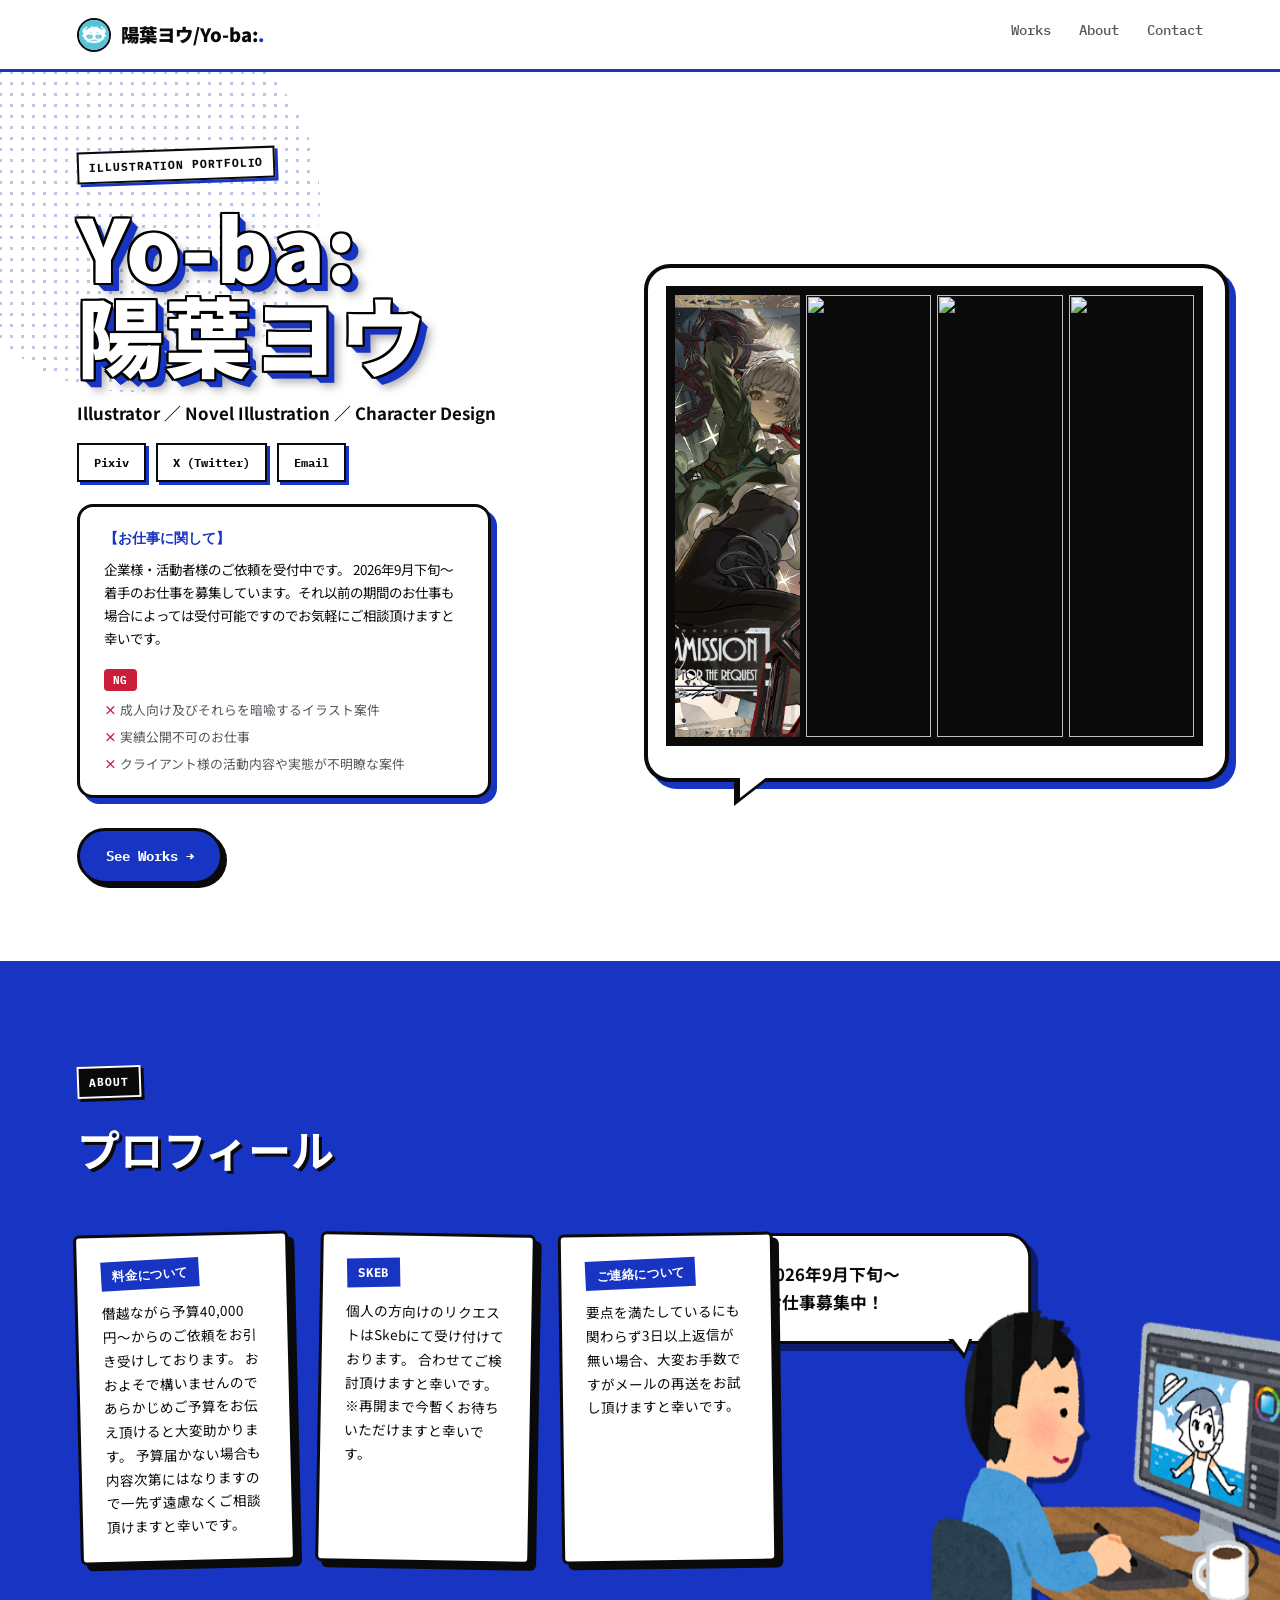
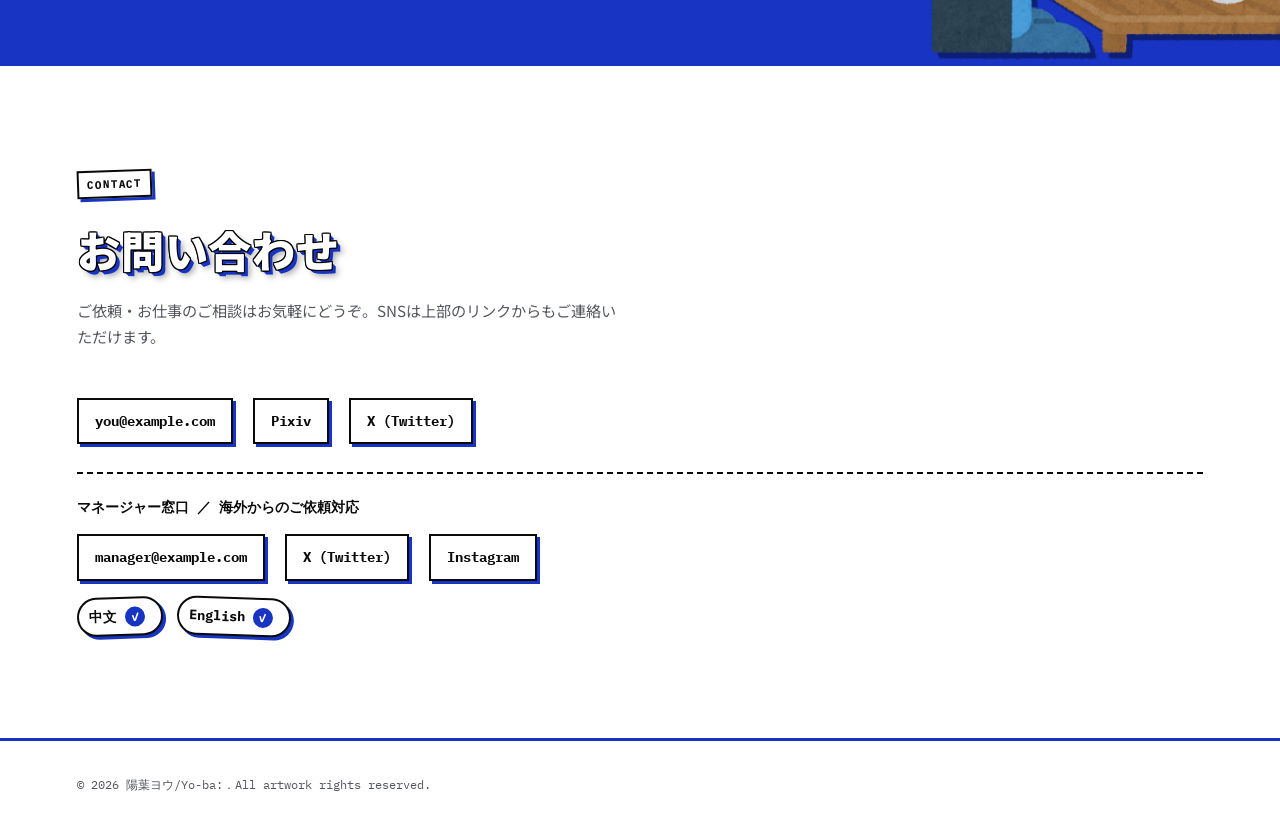
==== index.html @ d409e1a9 "Update index.html" ====
<!DOCTYPE html>
<html lang="ja">
<head>
<meta charset="UTF-8">
<meta name="viewport" content="width=device-width, initial-scale=1.0">
<title>陽葉ヨウ/Yo-ba:｜Illustration Portfolio</title>
<link rel="preconnect" href="https://fonts.googleapis.com">
<link rel="preconnect" href="https://fonts.gstatic.com" crossorigin>
<link href="https://fonts.googleapis.com/css2?family=Noto+Sans+JP:wght@400;500;700;900&family=IBM+Plex+Mono:wght@400;500;700&display=swap" rel="stylesheet">
<link rel="stylesheet" href="style.css">
</head>
<body>

  <header class="nav">
    <a href="#top" class="nav__logo">
      <!-- 請將您的個人 LOGO 圖片放到 assets/logo.png（建議正方形、透明背景） -->
      <img src="assets/logo.png" alt="" class="nav__logo-img">
      <span class="nav__logo-text">陽葉ヨウ/Yo-ba:<span class="nav__logo-dot">.</span></span>
    </a>
    <nav class="nav__links" aria-label="メインナビゲーション">
      <a href="works.html">Works</a>
      <a href="#about" data-nav>About</a>
      <a href="#contact" data-nav>Contact</a>
    </nav>
  </header>

  <main>
    <!-- Hero -->
    <section class="hero" id="top">
      <div class="halftone hero__halftone" aria-hidden="true"></div>

      <div class="hero__text">
        <p class="hero__eyebrow">
          <span class="sticker">ILLUSTRATION PORTFOLIO</span>
        </p>
        <h1 class="hero__name name-title">Yo-ba:<br>陽葉ヨウ</h1>
        <p class="hero__role">Illustrator ／ Novel Illustration ／ Character Design</p>

        <div class="hero__social" aria-label="SNSリンク">
          <a href="https://www.pixiv.net/" class="hero__social-item" target="_blank" rel="noopener">Pixiv</a>
          <a href="https://x.com/" class="hero__social-item" target="_blank" rel="noopener">X (Twitter)</a>
          <a href="mailto:you@example.com" class="hero__social-item">Email</a>
          <!-- Skebなど追加のSNSリンクはここに同じ形式で追加してください -->
        </div>

        <div class="hero__jobs">
          <p class="hero__jobs-heading">【お仕事に関して】</p>
          <p class="hero__jobs-text">
            企業様・活動者様のご依頼を受付中です。
            2026年9月下旬〜着手のお仕事を募集しています。それ以前の期間のお仕事も場合によっては受付可能ですのでお気軽にご相談頂けますと幸いです。
          </p>
          <span class="hero__jobs-ng-tag">NG</span>
          <ul class="hero__jobs-ng">
            <li>成人向け及びそれらを暗喩するイラスト案件</li>
            <li>実績公開不可のお仕事</li>
            <li>クライアント様の活動内容や実態が不明瞭な案件</li>
          </ul>
        </div>

        <a href="works.html" class="hero__cta">See Works →</a>
      </div>

      <div class="hero__visual">
        <div class="speech-bg" aria-hidden="true"></div>
        <div class="hero__strip" aria-hidden="true">
          <div class="hero__panel"><img id="heroCard1" src="works/01.jpg" alt=""></div>
          <div class="hero__panel"><img id="heroCard2" src="works/02.jpg" alt=""></div>
          <div class="hero__panel"><img id="heroCard3" src="works/03.jpg" alt=""></div>
          <div class="hero__panel"><img id="heroCard4" src="works/04.jpg" alt=""></div>
        </div>
      </div>
    </section>

    <!-- About -->
    <section class="section section--navy" id="about">
      <div class="halftone halftone--onink" aria-hidden="true"></div>
      <header class="section__head">
        <p class="section__label"><span class="sticker sticker--onink">ABOUT</span></p>
        <h2 class="section__title">プロフィール</h2>
      </header>
      <div class="about__notice">
        <div class="about__notice-panel about__notice-panel--1">
          <p class="about__notice-heading">料金について</p>
          <p>
            僭越ながら予算40,000円〜からのご依頼をお引き受けしております。
            おおよそで構いませんのであらかじめご予算をお伝え頂けると大変助かります。
            予算届かない場合も内容次第にはなりますので一先ず遠慮なくご相談頂けますと幸いです。
          </p>
        </div>
        <div class="about__notice-panel about__notice-panel--2">
          <p class="about__notice-heading">SKEB</p>
          <p>
            個人の方向けのリクエストはSkebにて受け付けております。
            合わせてご検討頂けますと幸いです。
            ※再開まで今暫くお待ちいただけますと幸いです。
          </p>
        </div>
        <div class="about__notice-panel about__notice-panel--3">
          <p class="about__notice-heading">ご連絡について</p>
          <p>
            要点を満たしているにも関わらず3日以上返信が無い場合、大変お手数ですがメールの再送をお試し頂けますと幸いです。
          </p>
        </div>
      </div>

      <div class="about__cameo" aria-hidden="true">
        <div class="about__cameo-bubble">
          <!-- 這裡放您目前的接案狀態，方便定期更新 -->
          <p>2026年9月下旬〜<br>お仕事募集中！</p>
        </div>
        <!-- 請將您的半身去背角色圖放到 assets/profile-character.png（建議透明背景 PNG，半身構圖） -->
        <img src="assets/profile-character.png" alt="" class="about__cameo-img">
      </div>
    </section>

    <!-- Contact -->
    <section class="section" id="contact">
      <header class="section__head">
        <p class="section__label"><span class="sticker sticker--sm">CONTACT</span></p>
        <h2 class="section__title name-title-sm">お問い合わせ</h2>
        <p class="section__desc">ご依頼・お仕事のご相談はお気軽にどうぞ。SNSは上部のリンクからもご連絡いただけます。</p>
      </header>
      <div class="contact">
        <a href="mailto:you@example.com" class="contact__item">you@example.com</a>
        <a href="https://www.pixiv.net/" class="contact__item" target="_blank" rel="noopener">Pixiv</a>
        <a href="https://x.com/" class="contact__item" target="_blank" rel="noopener">X (Twitter)</a>
        <!-- Skebなど追加のリンクはここに同じ形式で追加してください -->
      </div>

      <div class="contact__category">
        <p class="contact__category-title">マネージャー窓口 ／ 海外からのご依頼対応</p>
        <!-- 經紀人的信箱與社群連結，請替換成實際資訊，可依相同格式增加 -->
        <div class="contact contact__manager">
          <a href="mailto:manager@example.com" class="contact__item">manager@example.com</a>
          <a href="https://x.com/" class="contact__item" target="_blank" rel="noopener">X (Twitter)</a>
          <a href="https://www.instagram.com/" class="contact__item" target="_blank" rel="noopener">Instagram</a>
        </div>
        <div class="contact__langs">
          <span class="lang-check">中文<span class="lang-check__mark">✓</span></span>
          <span class="lang-check">English<span class="lang-check__mark">✓</span></span>
        </div>
      </div>
    </section>
  </main>

  <footer class="colophon">
    <p>© 2026 陽葉ヨウ/Yo-ba:．All artwork rights reserved.</p>
  </footer>

  <script src="script.js"></script>
</body>
</html>
---- style.css ----
:root {
  --navy: #1734c2;
  --ink: #0a0a0a;
  --white: #ffffff;
  --paper: #ffffff;
  --paper-tint: #eef2fb;
  --ink-muted: #55575e;
  --text-onink: #ffffff;
  --text-onink-muted: #b9bcc4;
  --nav-h: 72px;
  --watermark-size: 76px;
  --watermark-opacity: 0.8;

  --font-display: "Noto Sans JP", sans-serif;
  --font-body: "Noto Sans JP", sans-serif;
  --font-mono: "IBM Plex Mono", monospace;
}

* { box-sizing: border-box; }

html { scroll-behavior: smooth; }

body {
  margin: 0;
  background: var(--paper);
  color: var(--ink);
  font-family: var(--font-body);
  line-height: 1.7;
  overflow-x: hidden;
}

a { color: inherit; }
img {
  max-width: 100%;
  display: block;
  -webkit-user-drag: none;
  user-drag: none;
  -webkit-touch-callout: none;
  user-select: none;
}

/* ---------- 共用：halftone 網點 ---------- */
.halftone {
  position: absolute;
  pointer-events: none;
  background-image: radial-gradient(var(--navy) 1.6px, transparent 1.7px);
  background-size: 11px 11px;
  opacity: 0.28;
}

.halftone--onink {
  background-image: radial-gradient(var(--white) 1.6px, transparent 1.7px);
  opacity: 0.08;
}

/* ---------- 共用：貼紙標籤 ---------- */
.sticker {
  display: inline-block;
  font-family: var(--font-mono);
  font-weight: 700;
  font-size: 0.72rem;
  letter-spacing: 0.08em;
  color: var(--ink);
  background: var(--white);
  border: 2px solid var(--ink);
  padding: 4px 10px;
  transform: rotate(-2deg);
  box-shadow: 3px 3px 0 var(--navy);
}

.sticker--sm { font-size: 0.68rem; padding: 3px 8px; }

.sticker--onink {
  background: var(--ink);
  color: var(--white);
  border-color: var(--white);
  box-shadow: 3px 3px 0 var(--navy);
}

/* ---------- 名字標題：立體堆疊風格 ---------- */
.name-title {
  font-family: var(--font-display);
  font-weight: 900;
  letter-spacing: 0.02em;
  color: #ffffff;
  text-shadow:
    /* 黑色描邊 */
    -2px -2px 0 #000000, 2px -2px 0 #000000, -2px 2px 0 #000000, 2px 2px 0 #000000,
    -2px 0px 0 #000000, 2px 0px 0 #000000, 0px -2px 0 #000000, 0px 2px 0 #000000,
    /* 藍色立體堆疊 */
    1px 1px 0 #1734c2, 2px 2px 0 #1734c2, 3px 3px 0 #1734c2, 4px 4px 0 #1734c2,
    5px 5px 0 #1734c2, 6px 6px 0 #1734c2, 7px 7px 0 #1734c2, 8px 8px 0 #1734c2,
    /* 落地柔和陰影 */
    11px 11px 10px rgba(0, 0, 0, 0.35);
}

/* 章節標題用：同一風格，依字級縮小描邊與堆疊深度 */
.name-title-sm {
  font-family: var(--font-display);
  font-weight: 900;
  letter-spacing: 0.02em;
  color: #ffffff;
  text-shadow:
    -1px -1px 0 #000000, 1px -1px 0 #000000, -1px 1px 0 #000000, 1px 1px 0 #000000,
    -1px 0px 0 #000000, 1px 0px 0 #000000, 0px -1px 0 #000000, 0px 1px 0 #000000,
    1px 1px 0 #1734c2, 2px 2px 0 #1734c2, 3px 3px 0 #1734c2, 4px 4px 0 #1734c2,
    6px 6px 6px rgba(0, 0, 0, 0.35);
}

/* ---------- 進場動畫 ---------- */
@keyframes riseIn {
  from { opacity: 0; transform: translateY(22px); }
  to { opacity: 1; transform: translateY(0); }
}

@keyframes popIn {
  from { opacity: 0; transform: scale(0.85); }
  to { opacity: 1; transform: scale(1); }
}

/* ---------- 頂部導覽 ---------- */
.nav {
  position: sticky;
  top: 0;
  z-index: 100;
  display: flex;
  align-items: center;
  justify-content: space-between;
  height: var(--nav-h);
  padding: 0 6vw;
  background: rgba(255, 255, 255, 0.9);
  backdrop-filter: blur(8px);
  border-bottom: 3px solid var(--navy);
}

.nav__logo {
  display: flex;
  align-items: center;
  gap: 10px;
  font-family: var(--font-display);
  font-weight: 900;
  font-size: 1.15rem;
  color: var(--ink);
  text-decoration: none;
}

.nav__logo-img {
  width: 34px;
  height: 34px;
  object-fit: cover;
  border-radius: 50%;
  border: 2px solid var(--ink);
  background: var(--white);
}

.nav__logo-img:not([src]),
.nav__logo-img[src=""] { display: none; }

.nav__logo-text { display: inline-flex; align-items: baseline; }

.nav__logo-dot { color: var(--navy); }

.nav__links { display: flex; gap: 28px; }

.nav__links a {
  font-family: var(--font-mono);
  font-weight: 500;
  font-size: 0.85rem;
  text-decoration: none;
  color: var(--ink-muted);
  padding-bottom: 4px;
  border-bottom: 3px solid transparent;
  transition: color 0.2s ease, border-color 0.2s ease;
}

.nav__links a:hover,
.nav__links a.is-active {
  color: var(--ink);
  border-color: var(--navy);
}

/* ---------- Hero ---------- */
.hero {
  position: relative;
  min-height: calc(100vh - var(--nav-h));
  display: grid;
  grid-template-columns: 1fr 1fr;
  align-items: center;
  gap: 4vw;
  padding: 6vw;
  border-bottom: 3px solid var(--navy);
  overflow: hidden;
}

.hero__halftone {
  width: 380px;
  height: 380px;
  top: -60px;
  left: -60px;
  border-radius: 50%;
}

.hero__text { position: relative; z-index: 2; }

.hero__eyebrow { margin: 0 0 22px; animation: riseIn 0.6s ease both; }

.hero__name {
  font-size: clamp(3rem, 7vw, 5.4rem);
  line-height: 1.02;
  margin: 0 0 20px;
  animation: riseIn 0.6s ease 0.08s both;
}

.hero__role {
  font-size: 1.05rem;
  font-weight: 700;
  color: var(--ink);
  margin: 0 0 16px;
  animation: riseIn 0.6s ease 0.16s both;
}

.hero__social {
  display: flex;
  flex-wrap: wrap;
  gap: 10px;
  margin: 0 0 22px;
  animation: riseIn 0.6s ease 0.22s both;
}

.hero__social-item {
  font-family: var(--font-mono);
  font-weight: 700;
  font-size: 0.78rem;
  text-decoration: none;
  color: var(--ink);
  background: var(--white);
  border: 2px solid var(--ink);
  padding: 7px 15px;
  box-shadow: 3px 3px 0 var(--navy);
  transition: transform 0.15s ease, box-shadow 0.15s ease, background 0.15s ease, color 0.15s ease;
}

.hero__social-item:hover {
  transform: translate(-2px, -2px);
  box-shadow: 5px 5px 0 var(--navy);
  background: var(--navy);
  color: var(--white);
}

.hero__note {
  max-width: 40ch;
  font-size: 0.92rem;
  color: var(--ink-muted);
  margin: 0 0 34px;
  animation: riseIn 0.6s ease 0.3s both;
}

.hero__jobs {
  max-width: 46ch;
  background: var(--white);
  border: 3px solid var(--ink);
  border-radius: 16px;
  padding: 20px 24px;
  box-shadow: 6px 6px 0 var(--navy);
  margin: 0 0 30px;
  animation: riseIn 0.6s ease 0.34s both;
}

.hero__jobs-heading {
  font-family: var(--font-mono);
  font-weight: 700;
  font-size: 0.85rem;
  color: var(--navy);
  margin: 0 0 8px;
}

.hero__jobs-text {
  font-size: 0.84rem;
  line-height: 1.7;
  color: var(--ink);
  margin: 0 0 14px;
}

.hero__jobs-ng-tag {
  display: inline-block;
  font-family: var(--font-mono);
  font-weight: 900;
  font-size: 0.68rem;
  letter-spacing: 0.05em;
  color: var(--white);
  background: #c81e3a;
  padding: 2px 9px;
  border-radius: 4px;
  margin: 0 0 8px;
}

.hero__jobs-ng {
  list-style: none;
  margin: 0;
  padding: 0;
  display: flex;
  flex-direction: column;
  gap: 5px;
}

.hero__jobs-ng li {
  font-size: 0.8rem;
  color: var(--ink-muted);
  padding-left: 1.1em;
  text-indent: -1.1em;
}

.hero__jobs-ng li::before {
  content: "× ";
  color: #c81e3a;
  font-weight: 700;
}

.hero__cta {
  position: relative;
  display: inline-block;
  font-family: var(--font-mono);
  font-weight: 700;
  font-size: 0.9rem;
  color: var(--white);
  text-decoration: none;
  background: var(--navy);
  border: 3px solid var(--ink);
  border-radius: 999px;
  padding: 13px 26px;
  box-shadow: 4px 4px 0 var(--ink);
  transition: transform 0.15s ease, box-shadow 0.15s ease, background 0.15s ease;
  animation: riseIn 0.6s ease 0.38s both;
}

.hero__cta:hover {
  transform: translate(-2px, -2px);
  box-shadow: 6px 6px 0 var(--ink);
  background: var(--ink);
  color: var(--white);
}

.hero__cta:active {
  transform: translate(1px, 1px);
  box-shadow: 2px 2px 0 var(--ink);
}

/* 主視覺 */
.hero__visual {
  position: relative;
  height: 460px;
}

/* 漫畫對話框造型的裝飾背景：乾淨的圓角方框＋尾巴，尺寸固定放大於幻燈片本身，確保不會被裁切露餡 */
.speech-bg {
  position: absolute;
  inset: -22px -26px -36px -22px;
  z-index: 0;
  background: var(--white);
  border: 4px solid var(--ink);
  border-radius: 26px;
  box-shadow: 7px 7px 0 var(--navy);
}

.speech-bg::before,
.speech-bg::after {
  content: "";
  position: absolute;
  bottom: -28px;
  left: 15%;
  border-style: solid;
}

.speech-bg::before {
  border-width: 28px 36px 0 0;
  border-color: var(--ink) transparent transparent transparent;
}

.speech-bg::after {
  bottom: -20px;
  left: calc(15% + 6px);
  border-width: 22px 28px 0 0;
  border-color: var(--white) transparent transparent transparent;
}

.hero__strip {
  position: relative;
  z-index: 1;
  height: 100%;
  display: flex;
  gap: 6px;
  background: var(--ink);
  padding: 6px;
  border: 3px solid var(--ink);
}

.hero__panel {
  position: relative;
  flex: 1;
  overflow: hidden;
  background: var(--ink);
}

.hero__panel img {
  width: 100%;
  height: 100%;
  object-fit: cover;
  transition: opacity 0.28s ease;
}

/* ---------- 章節共用 ---------- */
.section {
  position: relative;
  padding: 8vw 6vw;
  border-bottom: 3px solid var(--navy);
  background: var(--paper);
  overflow: hidden;
}

.section--navy {
  background: var(--navy);
  color: var(--text-onink);
  border-bottom: none;
}

.section--navy#about {
  min-height: 620px;
}

.section--navy .section__title { color: var(--white); text-shadow: 3px 3px 0 var(--ink); }
.section--navy .section__desc { color: var(--text-onink-muted); }
.section--navy .sticker--onink { box-shadow: 3px 3px 0 var(--ink); }

.section__head { position: relative; z-index: 2; max-width: 60ch; margin-bottom: 48px; }

.section__label { margin: 0 0 14px; }

.section__title {
  font-size: clamp(1.9rem, 4vw, 2.7rem);
  margin: 0 0 12px;
}

.section__desc { color: var(--ink-muted); margin: 0; font-size: 0.95rem; }

/* ---------- 作品：縱長卡片版面 ---------- */
.filter-bar {
  position: relative;
  z-index: 2;
  display: flex;
  flex-wrap: wrap;
  gap: 10px;
  margin: 0 0 32px;
}

.filter-btn {
  font-family: var(--font-mono);
  font-weight: 700;
  font-size: 0.78rem;
  letter-spacing: 0.05em;
  color: var(--ink);
  background: var(--white);
  border: 2px solid var(--ink);
  padding: 8px 16px;
  cursor: pointer;
  box-shadow: 3px 3px 0 var(--navy);
  transition: transform 0.15s ease, box-shadow 0.15s ease, background 0.15s ease, color 0.15s ease;
}

.filter-btn:hover {
  transform: translate(-2px, -2px);
  box-shadow: 5px 5px 0 var(--navy);
}

.filter-btn.is-active {
  background: var(--navy);
  color: var(--white);
}

.tile.is-hidden { display: none; }

.gallery {
  position: relative;
  z-index: 2;
  column-width: 220px;
  column-gap: 20px;
  transition: opacity 0.2s ease;
}

.gallery.is-switching { opacity: 0; }

.tile {
  margin: 0 0 24px;
  break-inside: avoid;
  position: relative;
  display: inline-block;
  width: 100%;
}

.tile__tag {
  position: absolute;
  top: -2px;
  left: -2px;
  z-index: 3;
  max-width: calc(100% - 20px);
  font-family: var(--font-mono);
  font-weight: 700;
  font-size: 0.7rem;
  line-height: 1.3;
  background: var(--white);
  border: 2px solid var(--ink);
  border-top: none;
  border-left: none;
  padding: 4px 9px;
  white-space: nowrap;
  overflow: hidden;
  text-overflow: ellipsis;
}

.tile__trigger {
  position: relative;
  display: block;
  width: 100%;
  padding: 0;
  border: 3px solid var(--ink);
  cursor: zoom-in;
  background: var(--ink);
  overflow: hidden;
  box-shadow: 5px 5px 0 var(--navy);
  transition: transform 0.18s ease, box-shadow 0.18s ease;
}

.tile__trigger:hover,
.tile__trigger:focus-visible {
  transform: translate(-3px, -3px);
  box-shadow: 8px 8px 0 var(--navy);
}

.tile__trigger img {
  display: block;
  width: 100%;
  height: 100%;
  transition: transform 0.4s ease, filter 0.3s ease;
}

.tile__trigger:hover img,
.tile__trigger:focus-visible img {
  transform: scale(1.07);
}

/* 浮水印（請將您自己的圖片放到 assets/watermark.png） */
.tile__trigger::after {
  content: "";
  position: absolute;
  inset: 0;
  pointer-events: none;
  opacity: var(--watermark-opacity);
  background-image: url("assets/watermark.png");
  background-repeat: no-repeat;
  background-position: bottom 10px right 10px;
  background-size: var(--watermark-size) var(--watermark-size);
}

.tile__overlay {
  position: absolute;
  left: 0;
  right: 0;
  bottom: 0;
  padding: 22px 14px 12px;
  background: linear-gradient(to top, rgba(0, 10, 40, 0.88), transparent);
  color: var(--white);
  display: flex;
  flex-direction: column;
  gap: 2px;
  opacity: 0;
  transform: translateY(10px);
  transition: opacity 0.22s ease, transform 0.22s ease;
  text-align: left;
}

.tile__trigger:hover .tile__overlay,
.tile__trigger:focus-visible .tile__overlay {
  opacity: 1;
  transform: translateY(0);
}

.tile__overlay-title { font-weight: 900; font-size: 1rem; }

.tile__overlay-meta {
  font-family: var(--font-mono);
  font-size: 0.72rem;
  color: var(--text-onink-muted);
}

/* ---------- 關於 ---------- */
/* 三格漫畫切割風：料金／SKEB／聯絡注意事項 */
.about__notice {
  position: relative;
  z-index: 2;
  display: grid;
  grid-template-columns: repeat(3, 1fr);
  gap: 26px;
  width: 62%;
  margin-top: 0;
}

.about__notice-panel {
  background: var(--white);
  border: 3px solid var(--ink);
  border-radius: 6px;
  padding: 22px 24px;
  box-shadow: 6px 6px 0 var(--ink);
  color: var(--ink);
}

.about__notice-panel--1 { transform: rotate(-1.4deg); }
.about__notice-panel--2 { transform: rotate(1deg); }
.about__notice-panel--3 { transform: rotate(-0.8deg); }

.about__notice-heading {
  display: inline-block;
  font-family: var(--font-mono);
  font-weight: 900;
  font-size: 0.78rem;
  letter-spacing: 0.05em;
  color: var(--white);
  background: var(--navy);
  padding: 4px 11px;
  margin: 0 0 12px;
  transform: rotate(-2deg);
}

.about__notice-panel p:not(.about__notice-heading) {
  font-size: 0.85rem;
  line-height: 1.75;
  margin: 0;
}

/* 右側裝飾：半身角色＋對話框，腳底對齊區塊底線，不影響上方原本的文字排版 */
.about__cameo {
  position: absolute;
  left: 88%;
  transform: translateX(-50%);
  bottom: 0;
  z-index: 1;
  pointer-events: none;
}

.about__cameo-bubble {
  position: absolute;
  left: -190px;
  top: -55px;
  background: var(--white);
  border: 3px solid var(--ink);
  border-radius: 24px;
  padding: 24px 30px;
  box-shadow: 7px 7px 0 rgba(0, 0, 0, 0.45);
  width: 300px;
  pointer-events: auto;
}

.about__cameo-bubble p {
  margin: 0;
  color: var(--ink);
  font-size: 1.05rem;
  font-weight: 700;
}

.about__cameo-bubble::before,
.about__cameo-bubble::after {
  content: "";
  position: absolute;
  bottom: -18px;
  border-style: solid;
}

.about__cameo-bubble::before {
  right: 56px;
  border-width: 20px 8px 0 16px;
  border-color: var(--ink) transparent transparent transparent;
}

.about__cameo-bubble::after {
  right: 59px;
  bottom: -12px;
  border-width: 14px 5px 0 11px;
  border-color: var(--white) transparent transparent transparent;
}

.about__cameo-img {
  height: min(42vh, 380px);
  width: auto;
  max-width: 32vw;
  display: block;
  filter: drop-shadow(6px 6px 0 rgba(0, 0, 0, 0.4));
}

.about__cameo-img:not([src]),
.about__cameo-img[src=""] { display: none; }

/* ---------- 聯絡 ---------- */
.contact {
  position: relative;
  z-index: 2;
  display: flex;
  flex-wrap: wrap;
  gap: 16px 20px;
}

.contact__item {
  font-family: var(--font-mono);
  font-weight: 700;
  font-size: 0.9rem;
  text-decoration: none;
  color: var(--ink);
  background: var(--white);
  border: 2px solid var(--ink);
  padding: 9px 16px;
  box-shadow: 3px 3px 0 var(--navy);
  transition: transform 0.15s ease, box-shadow 0.15s ease, background 0.15s ease, color 0.15s ease;
}

.contact__item:hover {
  transform: translate(-2px, -2px);
  box-shadow: 5px 5px 0 var(--navy);
  background: var(--navy);
  color: var(--white);
}

.contact__category {
  width: 100%;
  margin-top: 28px;
  padding-top: 22px;
  border-top: 2px dashed var(--ink);
}

.contact__category-title {
  font-family: var(--font-mono);
  font-weight: 700;
  font-size: 0.88rem;
  margin: 0 0 14px;
}

.contact__manager { margin-bottom: 16px; }

.contact__langs {
  display: flex;
  flex-wrap: wrap;
  gap: 14px;
}

.lang-check {
  display: inline-flex;
  align-items: center;
  gap: 8px;
  font-family: var(--font-mono);
  font-weight: 700;
  font-size: 0.85rem;
  color: var(--ink);
  background: var(--white);
  border: 2px solid var(--ink);
  border-radius: 999px;
  padding: 6px 16px 6px 10px;
  box-shadow: 3px 3px 0 var(--navy);
  transform: rotate(-2deg);
  transition: transform 0.15s ease, box-shadow 0.15s ease;
}

.contact__langs .lang-check:nth-child(2) { transform: rotate(2deg); }

.lang-check:hover {
  transform: translate(-2px, -2px) rotate(0deg);
  box-shadow: 5px 5px 0 var(--navy);
}

.lang-check__mark {
  display: inline-flex;
  align-items: center;
  justify-content: center;
  width: 20px;
  height: 20px;
  border-radius: 50%;
  background: var(--navy);
  color: var(--white);
  font-size: 0.72rem;
  font-weight: 900;
}

/* ---------- 燈箱 ---------- */
.lightbox {
  position: fixed;
  inset: 0;
  z-index: 1000;
  display: none;
  align-items: center;
  justify-content: center;
  background: rgba(10, 10, 10, 0.94);
  padding: 6vw;
}

.lightbox.is-open { display: flex; }

.lightbox__figure {
  max-width: min(900px, 88vw);
  max-height: 90vh;
  margin: 0;
  display: flex;
  flex-direction: column;
  align-items: center;
  gap: 16px;
  animation: popIn 0.25s cubic-bezier(0.2, 0.9, 0.3, 1.3) both;
}

.lightbox__imgwrap {
  position: relative;
  max-height: 78vh;
  overflow: hidden;
  border: 4px solid var(--white);
  box-shadow: 8px 8px 0 var(--navy);
}

.lightbox__img {
  display: block;
  max-width: 100%;
  max-height: 78vh;
  width: auto;
}

/* 浮水印（放大檢視時也會顯示，請將圖片放到 assets/watermark.png） */
.lightbox__imgwrap::after {
  content: "";
  position: absolute;
  inset: 0;
  pointer-events: none;
  opacity: var(--watermark-opacity);
  background-image: url("assets/watermark.png");
  background-repeat: no-repeat;
  background-position: bottom 14px right 14px;
  background-size: calc(var(--watermark-size) * 1.9) calc(var(--watermark-size) * 1.9);
}

.lightbox__figure figcaption { text-align: center; color: var(--white); }

.lightbox__title {
  display: block;
  font-weight: 900;
  font-size: 1.2rem;
  margin-bottom: 4px;
}

.lightbox__meta {
  display: block;
  font-family: var(--font-mono);
  font-size: 0.8rem;
  color: var(--text-onink-muted);
}

.lightbox__close,
.lightbox__nav {
  position: fixed;
  background: var(--white);
  border: 2px solid var(--ink);
  color: var(--ink);
  width: 44px;
  height: 44px;
  border-radius: 50%;
  cursor: pointer;
  font-size: 1rem;
  font-weight: 700;
  box-shadow: 3px 3px 0 var(--navy);
  transition: transform 0.15s ease;
}

.lightbox__close:hover,
.lightbox__nav:hover { transform: translate(-2px, -2px); }

.lightbox__close { top: 24px; right: 24px; }
.lightbox__nav--prev { left: 24px; top: 50%; transform: translateY(-50%); }
.lightbox__nav--next { right: 24px; top: 50%; transform: translateY(-50%); }

/* ---------- 頁尾 ---------- */
.colophon {
  padding: 22px 6vw;
  font-family: var(--font-mono);
  font-size: 0.75rem;
  color: var(--ink-muted);
  background: var(--paper);
}

/* ---------- RWD ---------- */
@media (max-width: 720px) {
  :root {
    --watermark-size: 50px;
  }

  .nav { padding: 0 5vw; }
  .nav__links { gap: 18px; }

  .hero { grid-template-columns: 1fr; padding-top: 8vh; }
  .hero__jobs { max-width: none; }

  .hero__visual { height: 300px; margin-top: 12px; }
  .hero__panel:nth-child(3),
  .hero__panel:nth-child(4) { display: none; }

  .gallery { column-width: 150px; column-gap: 12px; }
  .tile { margin-bottom: 14px; }

  .about__notice {
    grid-template-columns: 1fr;
    width: 100%;
    gap: 20px;
    margin-top: 0;
  }
  .about__notice-panel--1,
  .about__notice-panel--2,
  .about__notice-panel--3 { transform: none; }

  .section--navy#about { min-height: 0; }

  .about__cameo {
    position: static;
    transform: none;
    display: flex;
    flex-direction: column;
    align-items: center;
    gap: 14px;
    margin: 28px 0 0;
    pointer-events: auto;
  }
  .about__cameo-bubble {
    position: static;
    left: auto;
    top: auto;
    width: auto;
    max-width: 260px;
  }
  .about__cameo-bubble::before,
  .about__cameo-bubble::after { display: none; }
  .about__cameo-img { height: auto; width: 55vw; max-width: 220px; }

  .lightbox { padding: 8vw 5vw; }
  .lightbox__figure { max-width: 92vw; max-height: 88vh; }
  .lightbox__imgwrap,
  .lightbox__img { max-height: 62vh; }

  .lightbox__nav { width: 38px; height: 38px; }
}

@media (prefers-reduced-motion: reduce) {
  html { scroll-behavior: auto; }
  .hero__eyebrow, .hero__name, .hero__role, .hero__social, .hero__note, .hero__cta,
  .lightbox__figure {
    animation: none !important;
  }
  .tile__trigger, .tile__trigger img, .hero__cta, .contact__item, .hero__social-item,
  .lang-check, .hero__panel img, .gallery, .filter-btn {
    transition: none;
  }
}
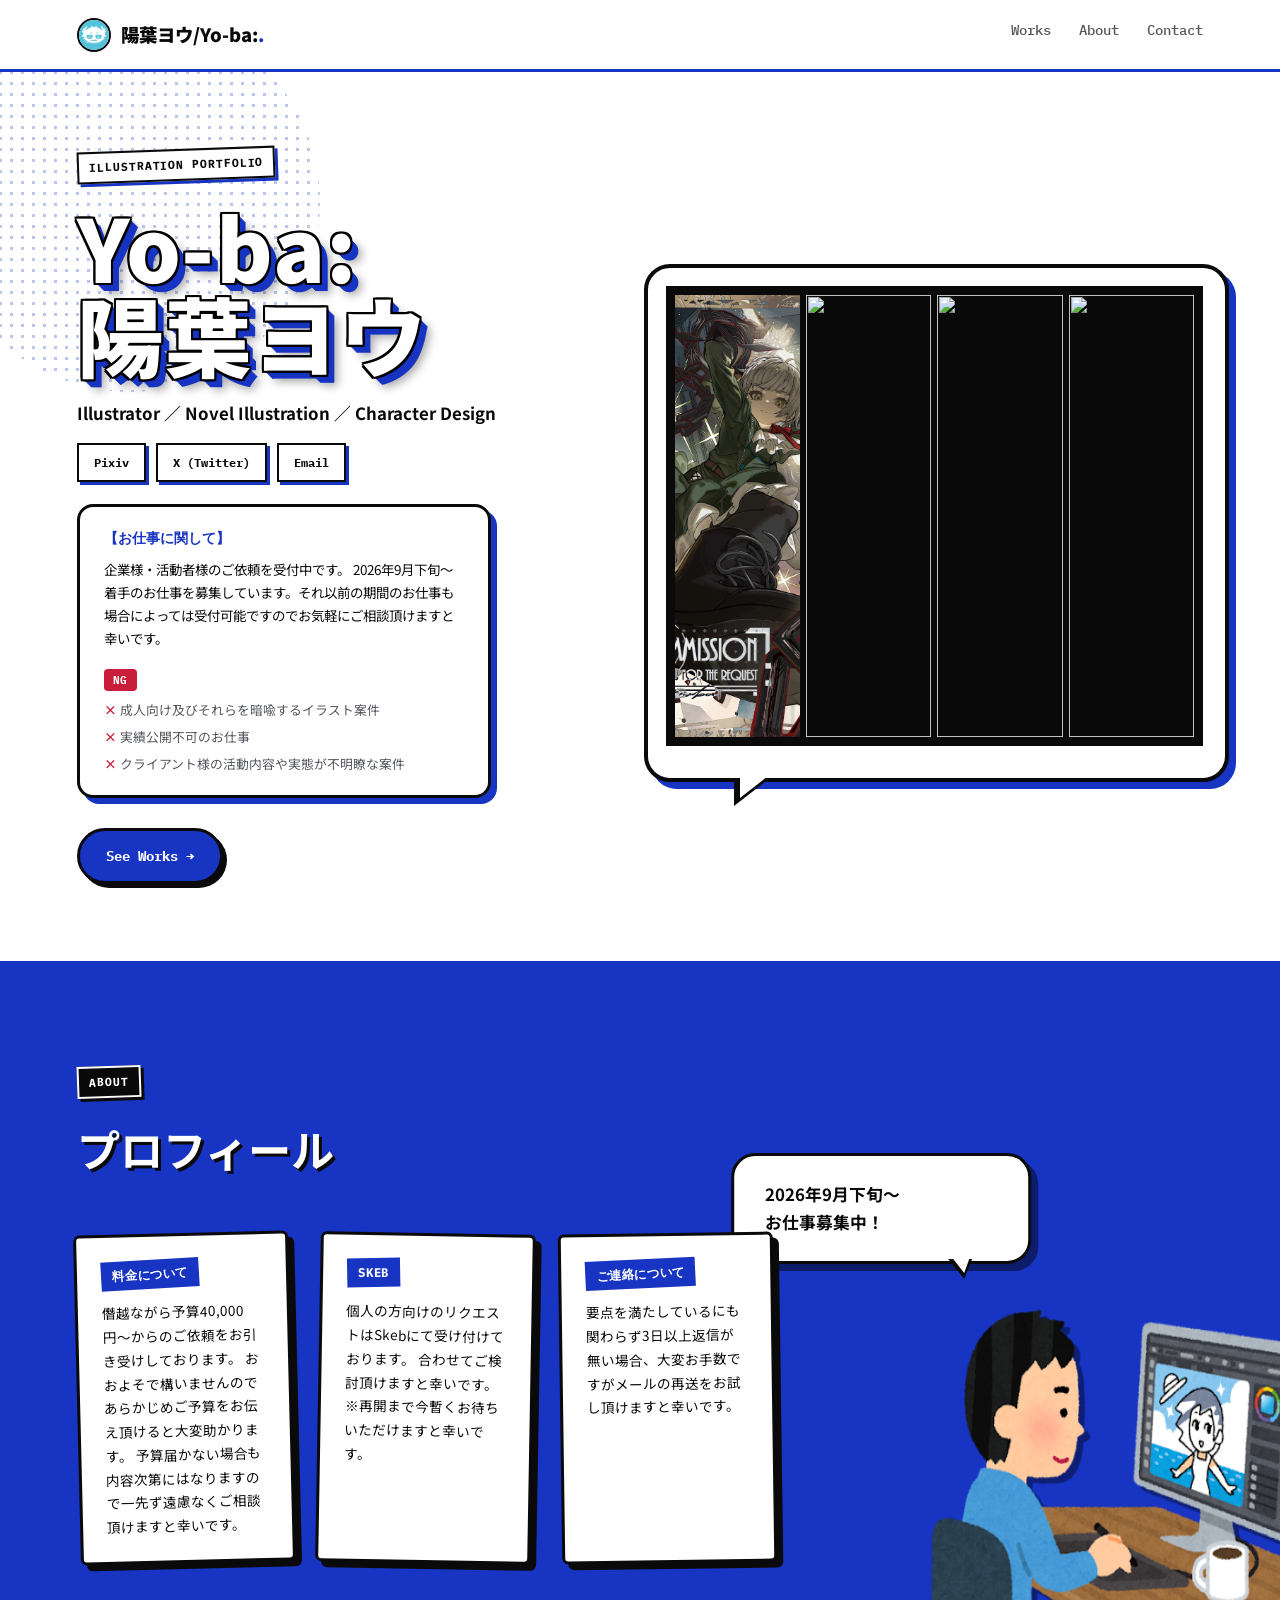
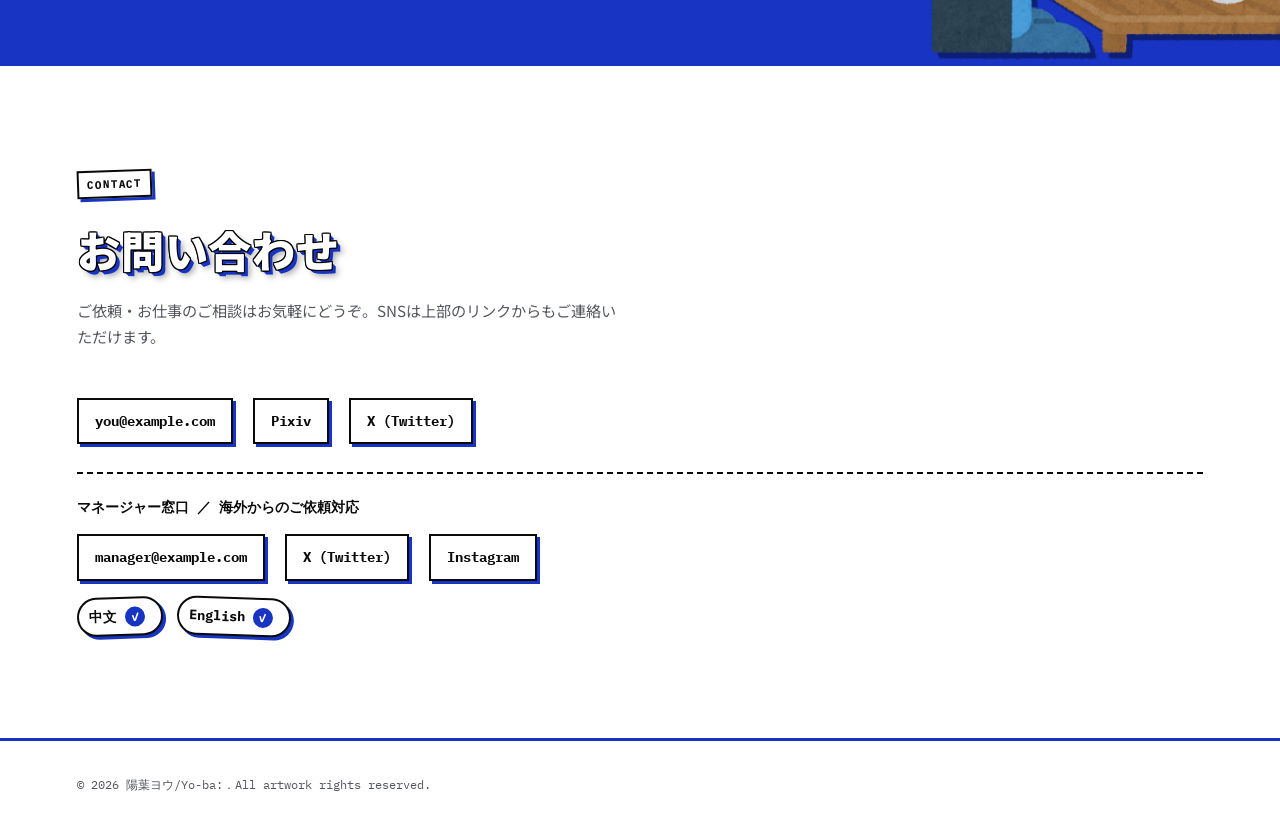
==== commit 7c762c17: "Update index.html" ====
--- a/index.html
+++ b/index.html
@@ -91,8 +91,7 @@
           <p class="about__notice-heading">SKEB</p>
           <p>
             個人の方向けのリクエストはSkebにて受け付けております。
-            合わせてご検討頂けますと幸いです。
-            ※再開まで今暫くお待ちいただけますと幸いです。
+            合わせてご検討頂けますと幸いです。<br>※再開まで今暫くお待ちいただけますと幸いです。
           </p>
         </div>
         <div class="about__notice-panel about__notice-panel--3">
--- a/style.css
+++ b/style.css
@@ -354,7 +354,10 @@
 /* 漫畫對話框造型的裝飾背景：乾淨的圓角方框＋尾巴，尺寸固定放大於幻燈片本身，確保不會被裁切露餡 */
 .speech-bg {
   position: absolute;
-  inset: -22px -26px -36px -22px;
+  top: -22px;
+  right: -26px;
+  bottom: -36px;
+  left: -22px;
   z-index: 0;
   background: var(--white);
   border: 4px solid var(--ink);
@@ -648,7 +651,7 @@
 .about__cameo-bubble {
   position: absolute;
   left: -190px;
-  top: -55px;
+  top: -135px;
   background: var(--white);
   border: 3px solid var(--ink);
   border-radius: 24px;
@@ -899,6 +902,28 @@
   .hero__jobs { max-width: none; }
 
   .hero__visual { height: 300px; margin-top: 12px; }
+
+  .speech-bg {
+    top: -8px;
+    right: -8px;
+    bottom: -12px;
+    left: -8px;
+    border-radius: 16px;
+    border-width: 3px;
+  }
+  .speech-bg::before,
+  .speech-bg::after {
+    bottom: -12px;
+    left: 12%;
+  }
+  .speech-bg::before {
+    border-width: 12px 16px 0 0;
+  }
+  .speech-bg::after {
+    bottom: -8px;
+    left: calc(12% + 5px);
+    border-width: 9px 12px 0 0;
+  }
   .hero__panel:nth-child(3),
   .hero__panel:nth-child(4) { display: none; }
 
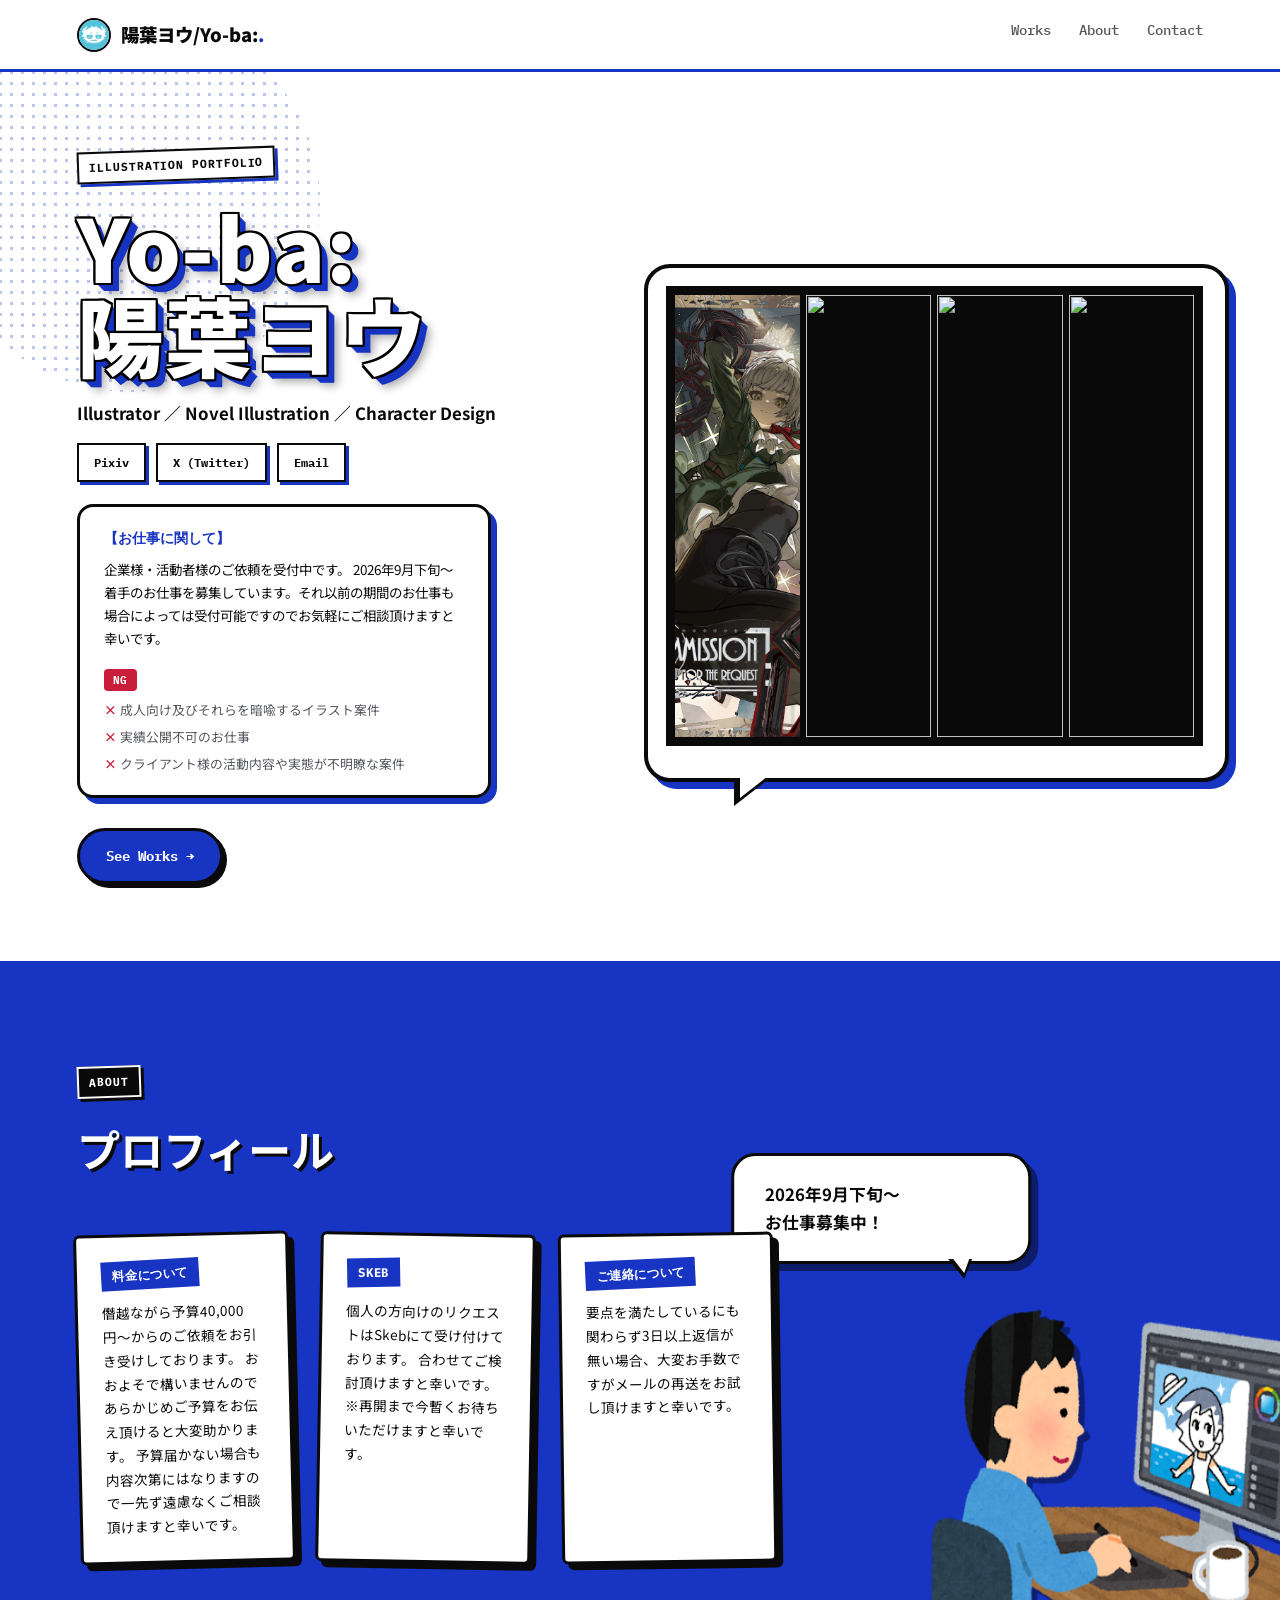
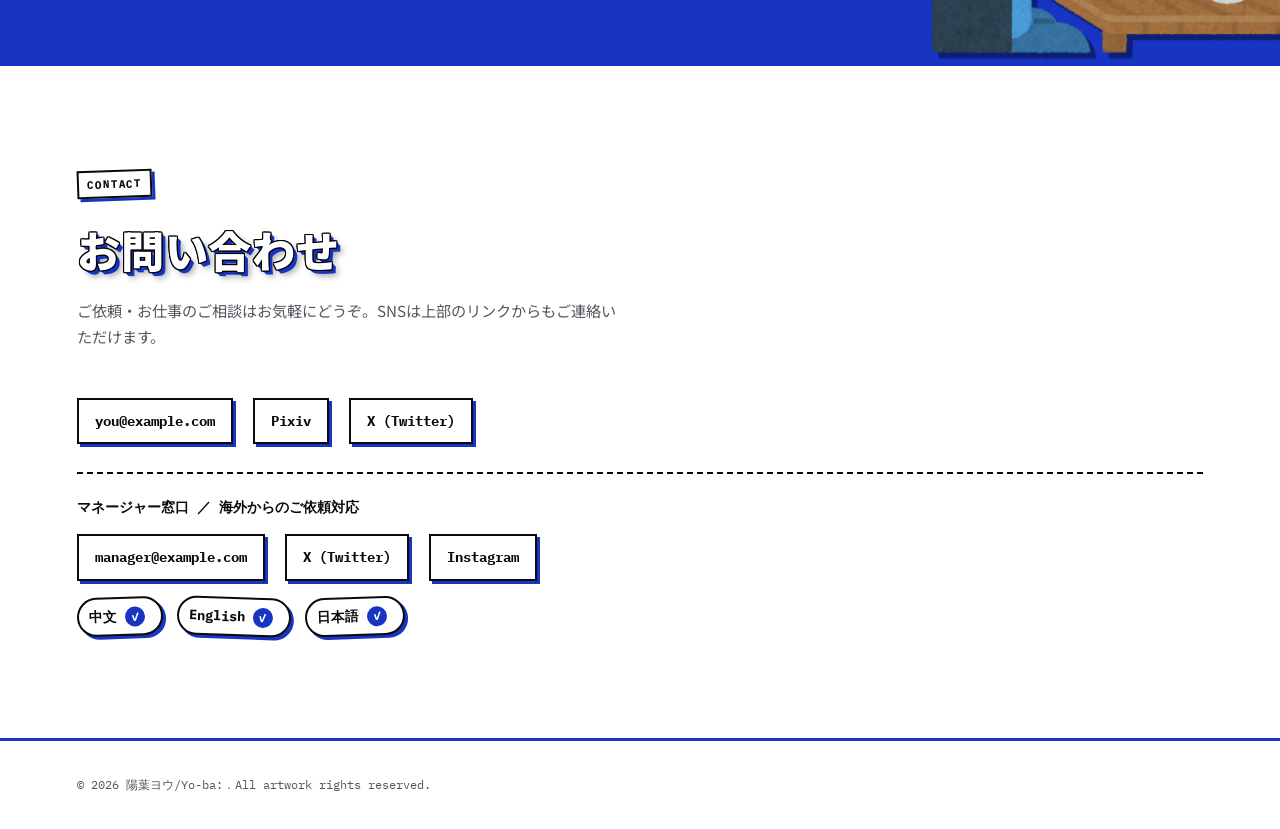
==== commit d7f85058: "Update index.html" ====
--- a/index.html
+++ b/index.html
@@ -137,6 +137,7 @@
         <div class="contact__langs">
           <span class="lang-check">中文<span class="lang-check__mark">✓</span></span>
           <span class="lang-check">English<span class="lang-check__mark">✓</span></span>
+          <span class="lang-check">日本語<span class="lang-check__mark">✓</span></span>
         </div>
       </div>
     </section>
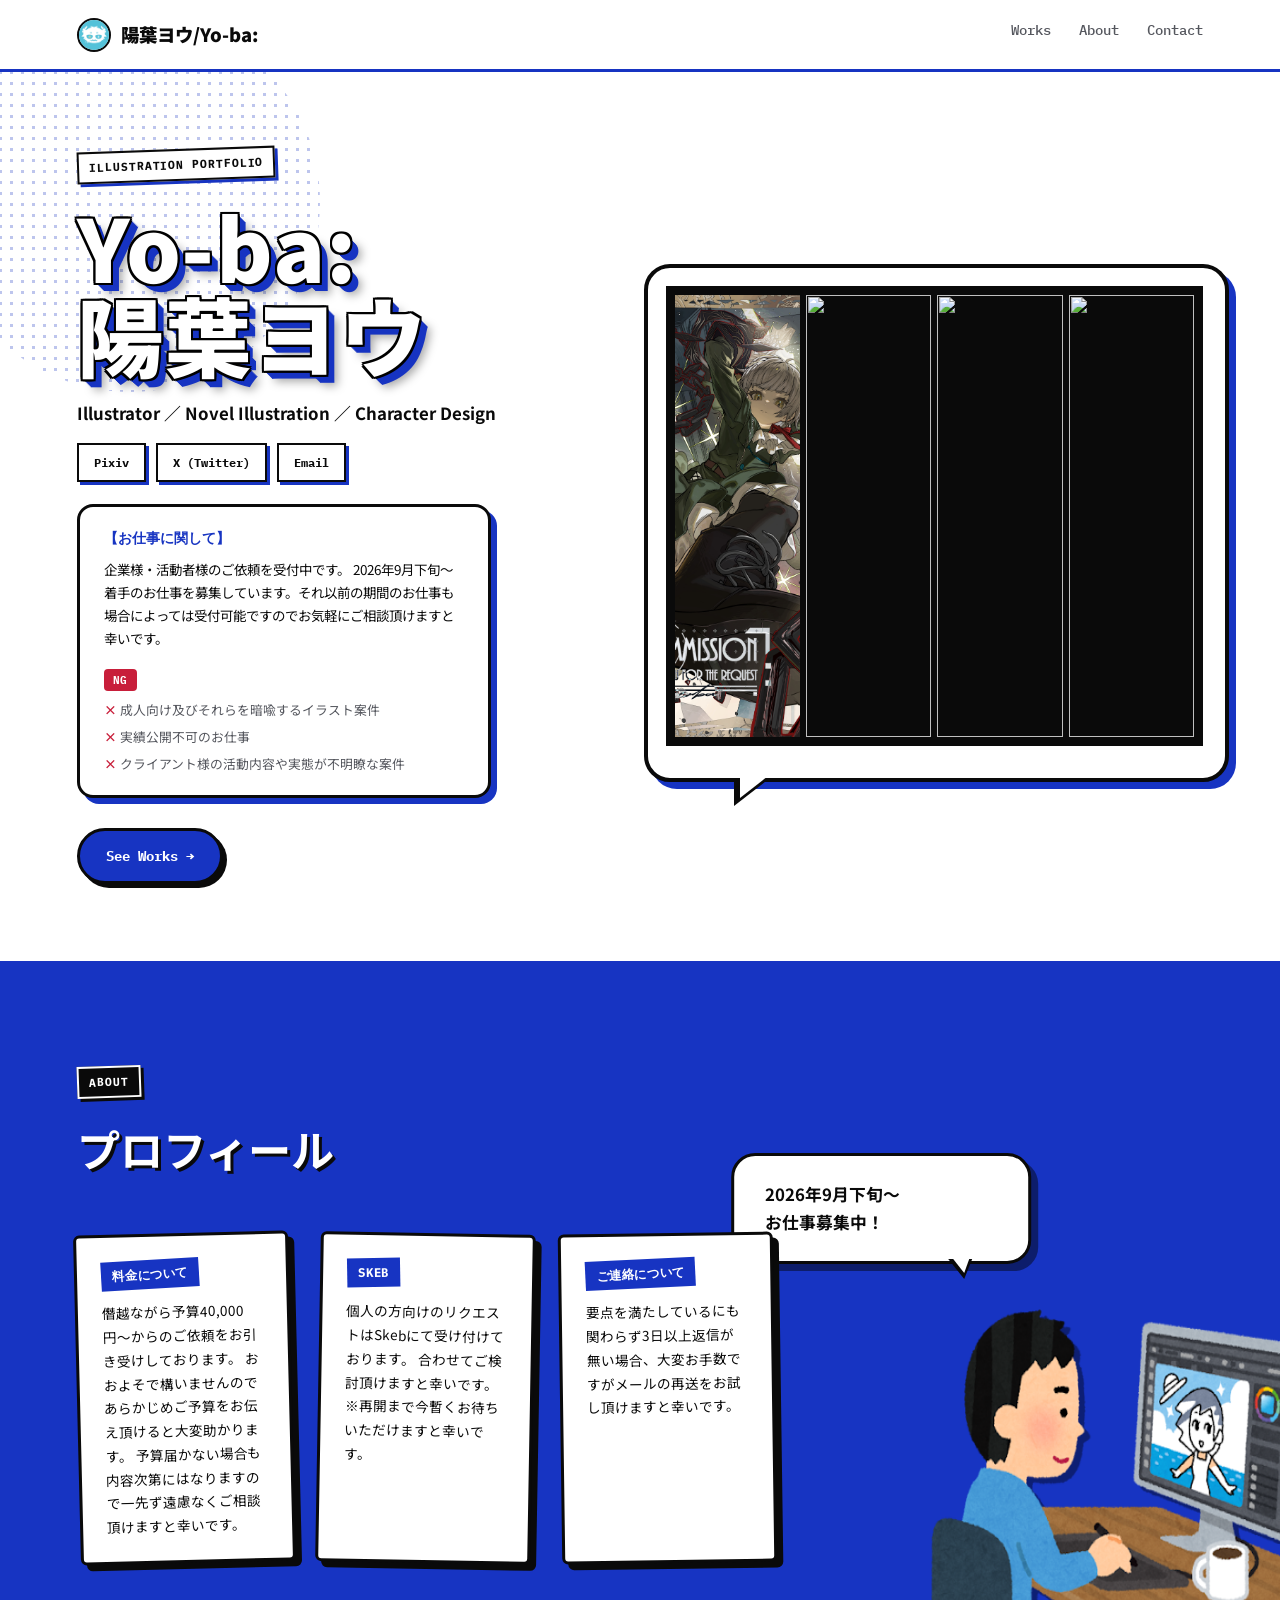
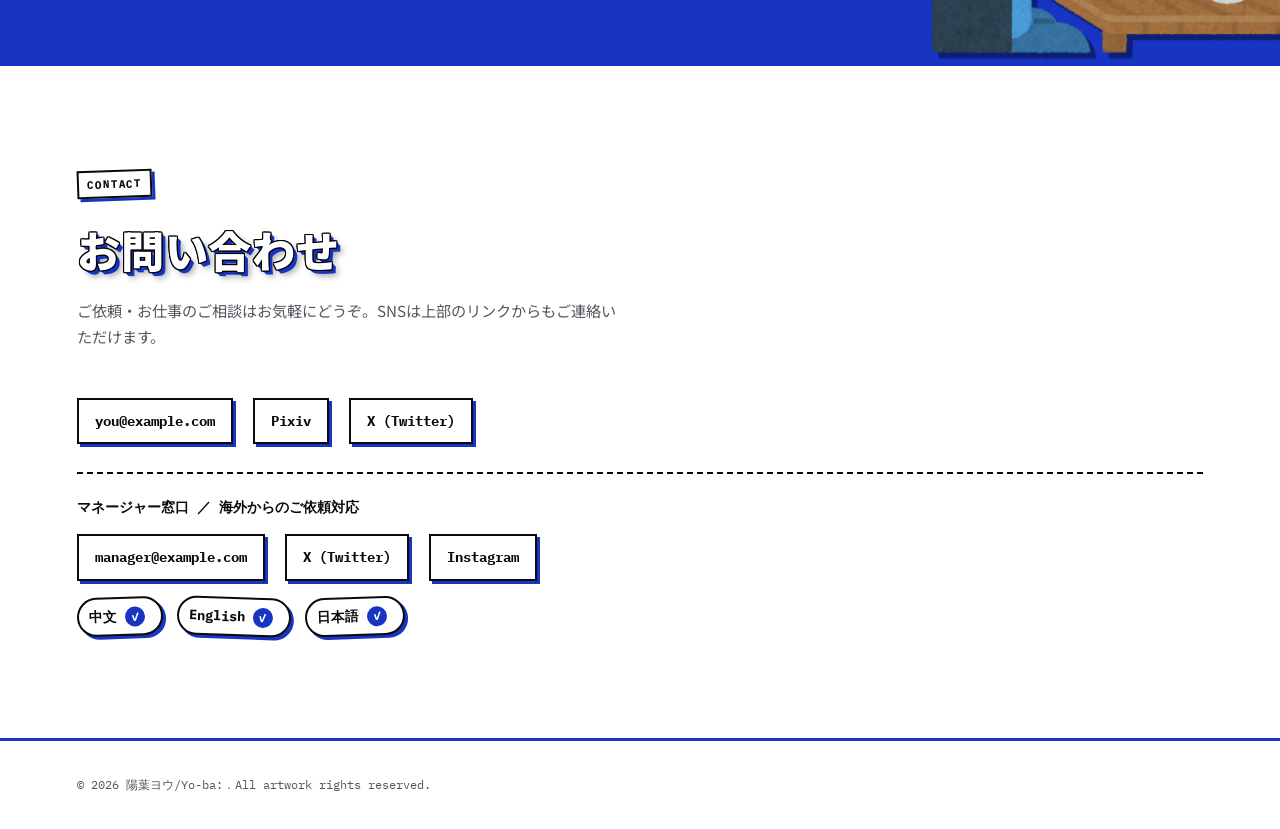
==== commit eb1b3a49: "Update index.html" ====
--- a/index.html
+++ b/index.html
@@ -15,7 +15,7 @@
     <a href="#top" class="nav__logo">
       <!-- 請將您的個人 LOGO 圖片放到 assets/logo.png（建議正方形、透明背景） -->
       <img src="assets/logo.png" alt="" class="nav__logo-img">
-      <span class="nav__logo-text">陽葉ヨウ/Yo-ba:<span class="nav__logo-dot">.</span></span>
+      <span class="nav__logo-text">陽葉ヨウ/Yo-ba:<span class="nav__logo-dot"></span></span>
     </a>
     <nav class="nav__links" aria-label="メインナビゲーション">
       <a href="works.html">Works</a>
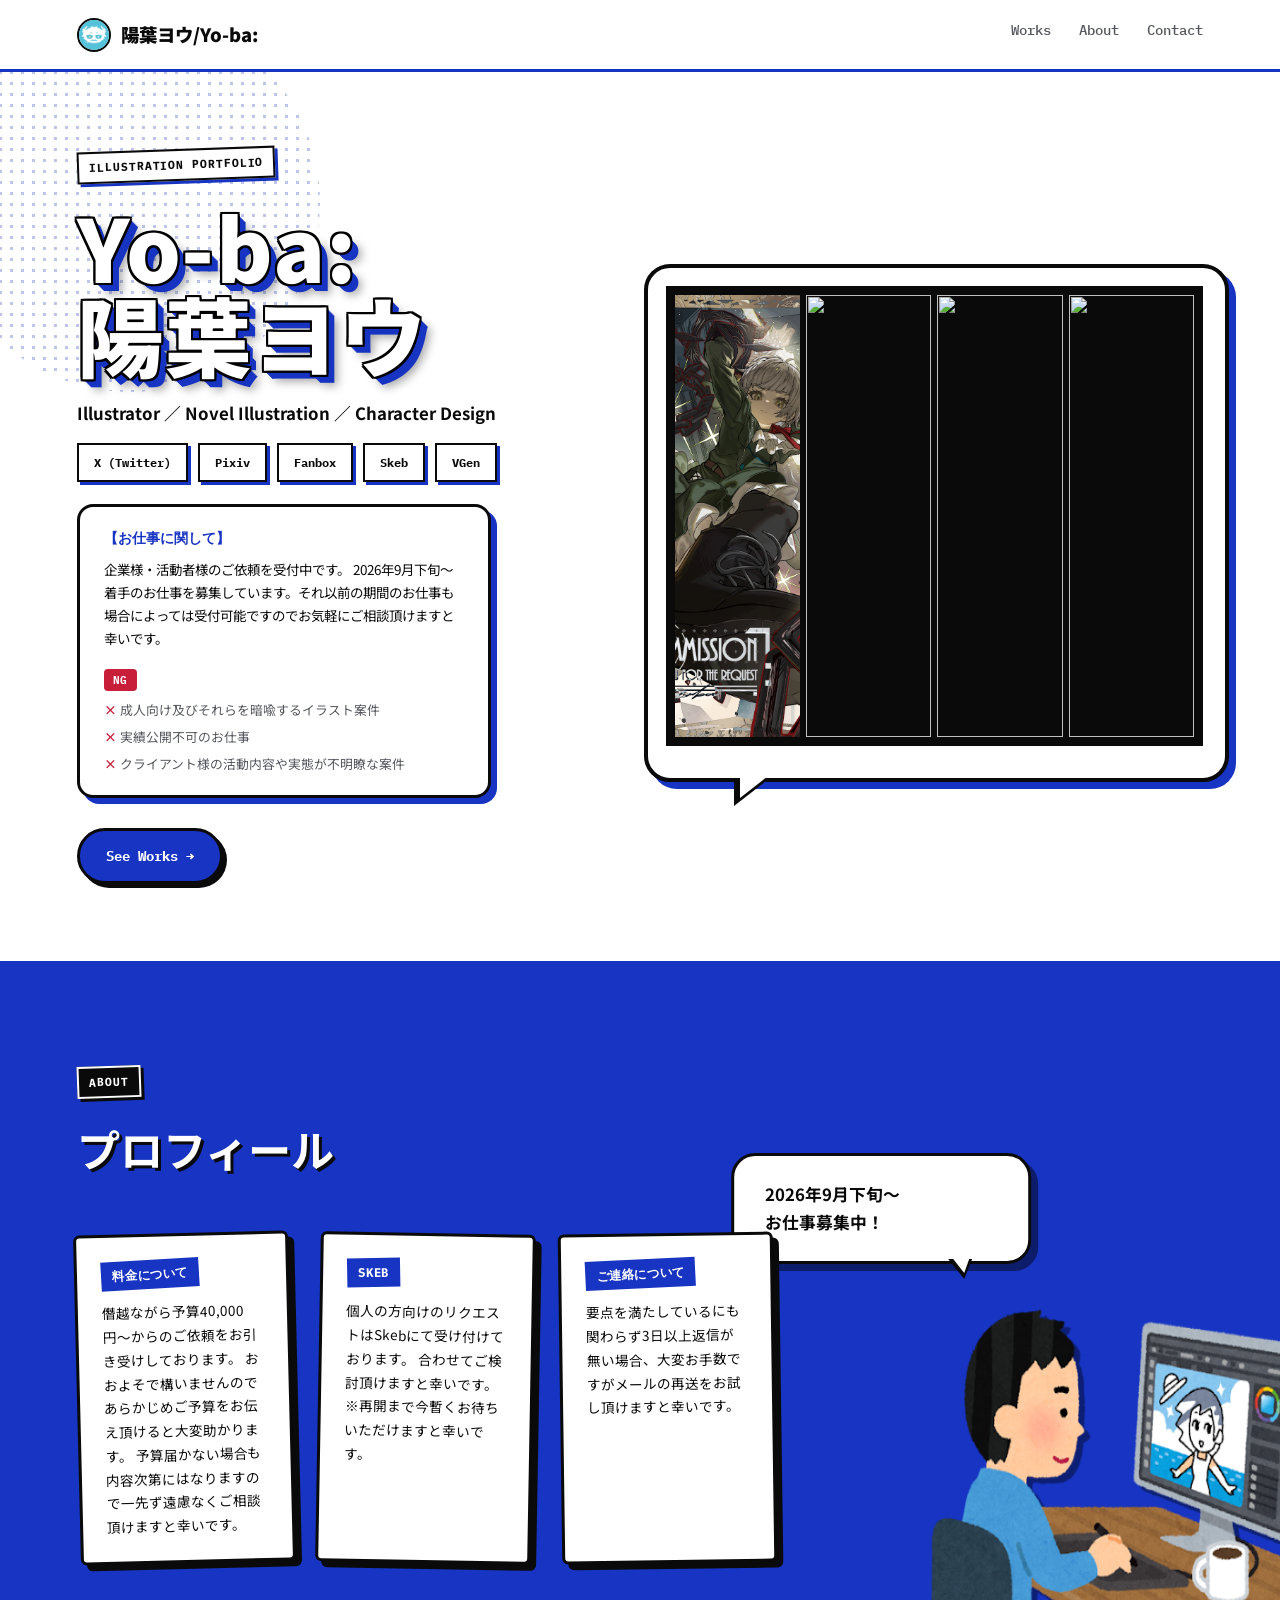
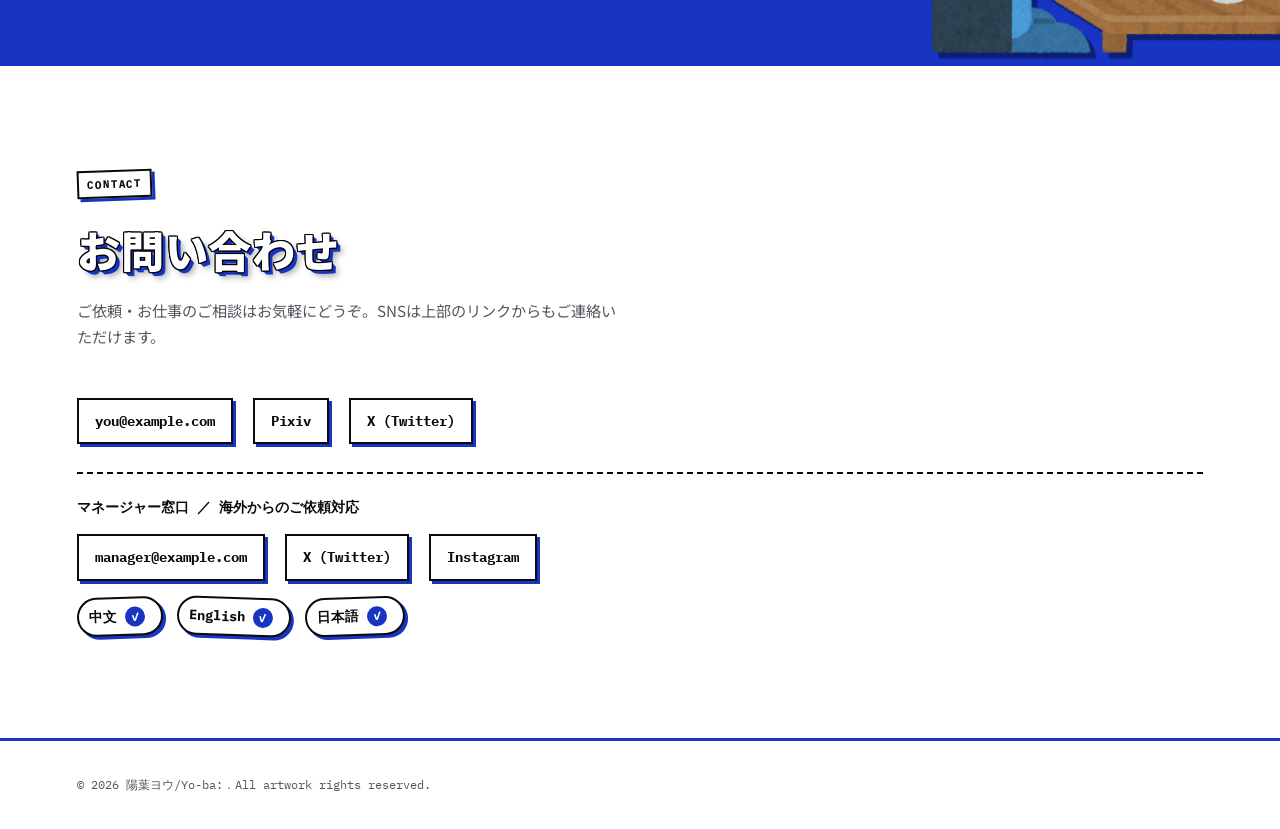
==== commit 3d2f0c06: "Update index.html" ====
--- a/index.html
+++ b/index.html
@@ -37,9 +37,11 @@
         <p class="hero__role">Illustrator ／ Novel Illustration ／ Character Design</p>
 
         <div class="hero__social" aria-label="SNSリンク">
+          <a href="https://x.com/" class="hero__social-item" target="_blank" rel="noopener">X (Twitter)</a>
           <a href="https://www.pixiv.net/" class="hero__social-item" target="_blank" rel="noopener">Pixiv</a>
-          <a href="https://x.com/" class="hero__social-item" target="_blank" rel="noopener">X (Twitter)</a>
-          <a href="mailto:you@example.com" class="hero__social-item">Email</a>
+          <a href="https://www.pixiv.net/" class="hero__social-item" target="_blank" rel="noopener">Fanbox</a>
+          <a href="https://www.pixiv.net/" class="hero__social-item" target="_blank" rel="noopener">Skeb</a>
+          <a href="https://www.pixiv.net/" class="hero__social-item" target="_blank" rel="noopener">VGen</a>
           <!-- Skebなど追加のSNSリンクはここに同じ形式で追加してください -->
         </div>
 
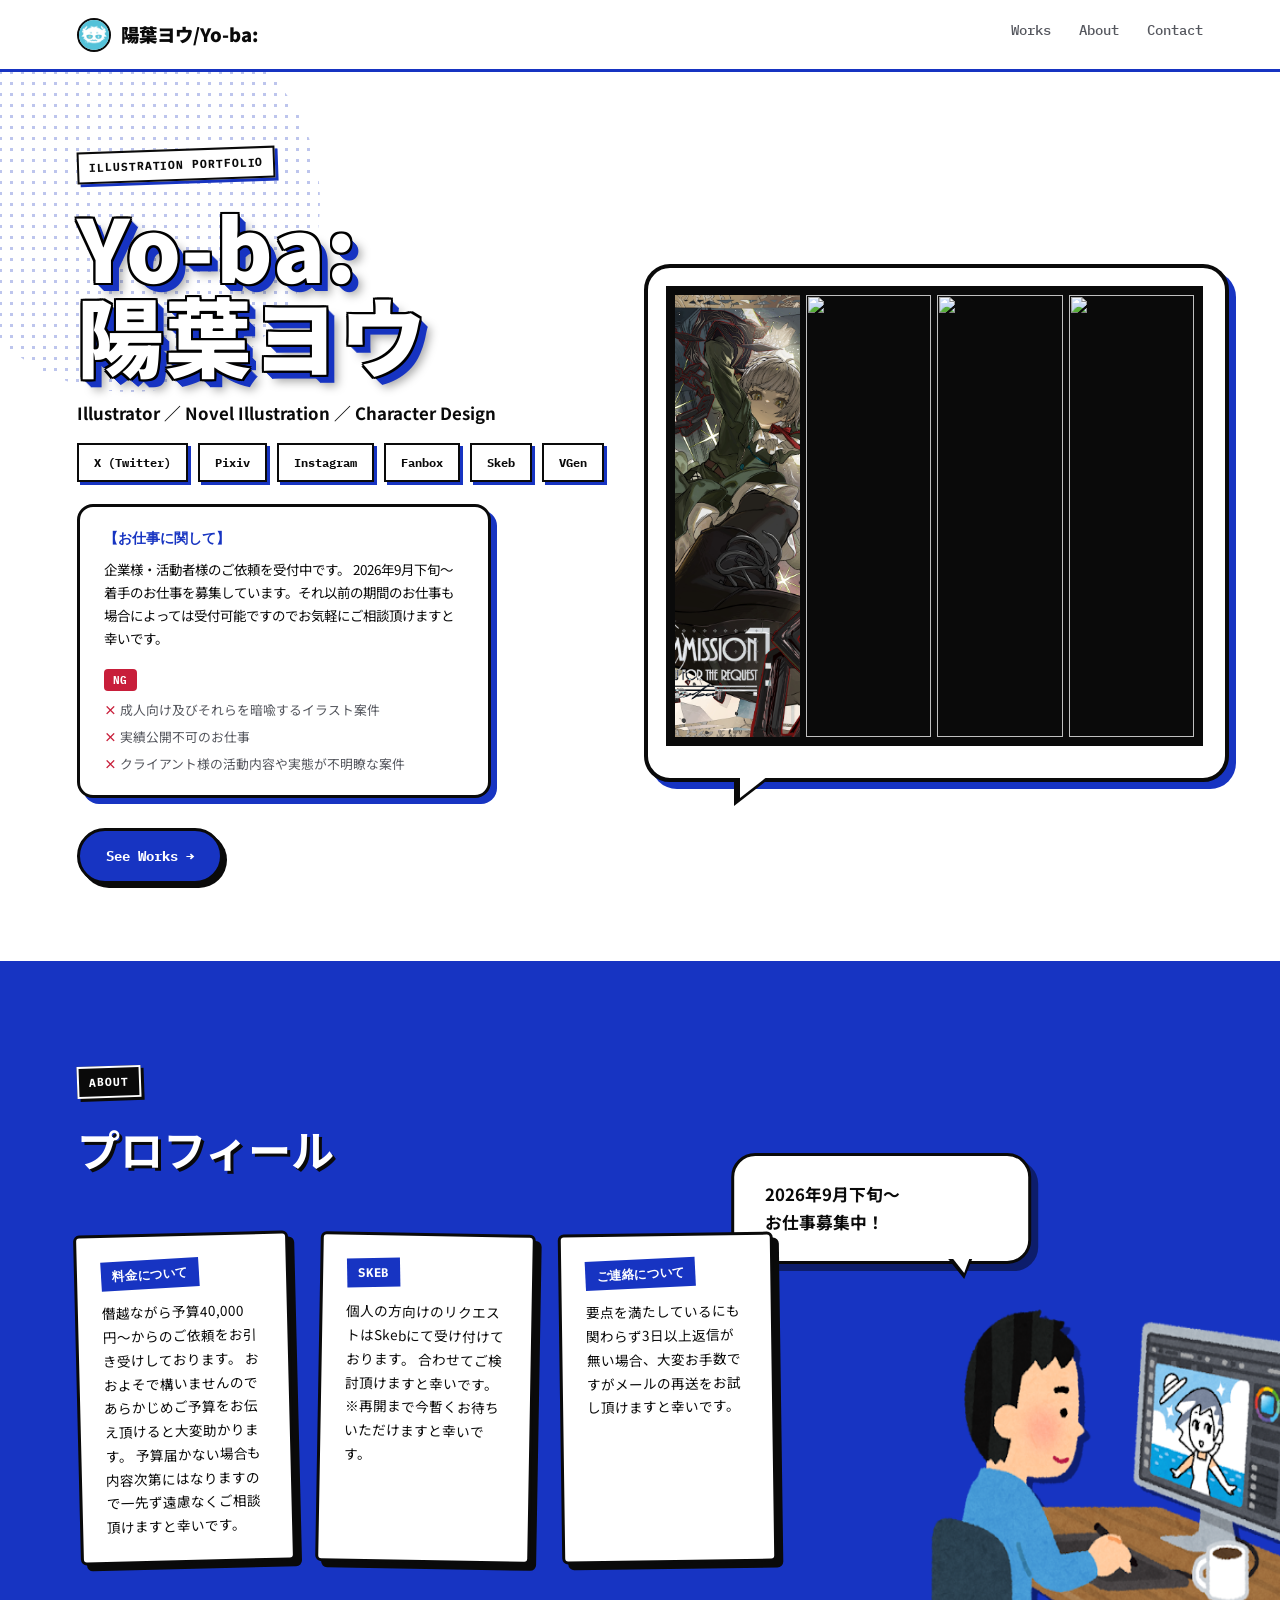
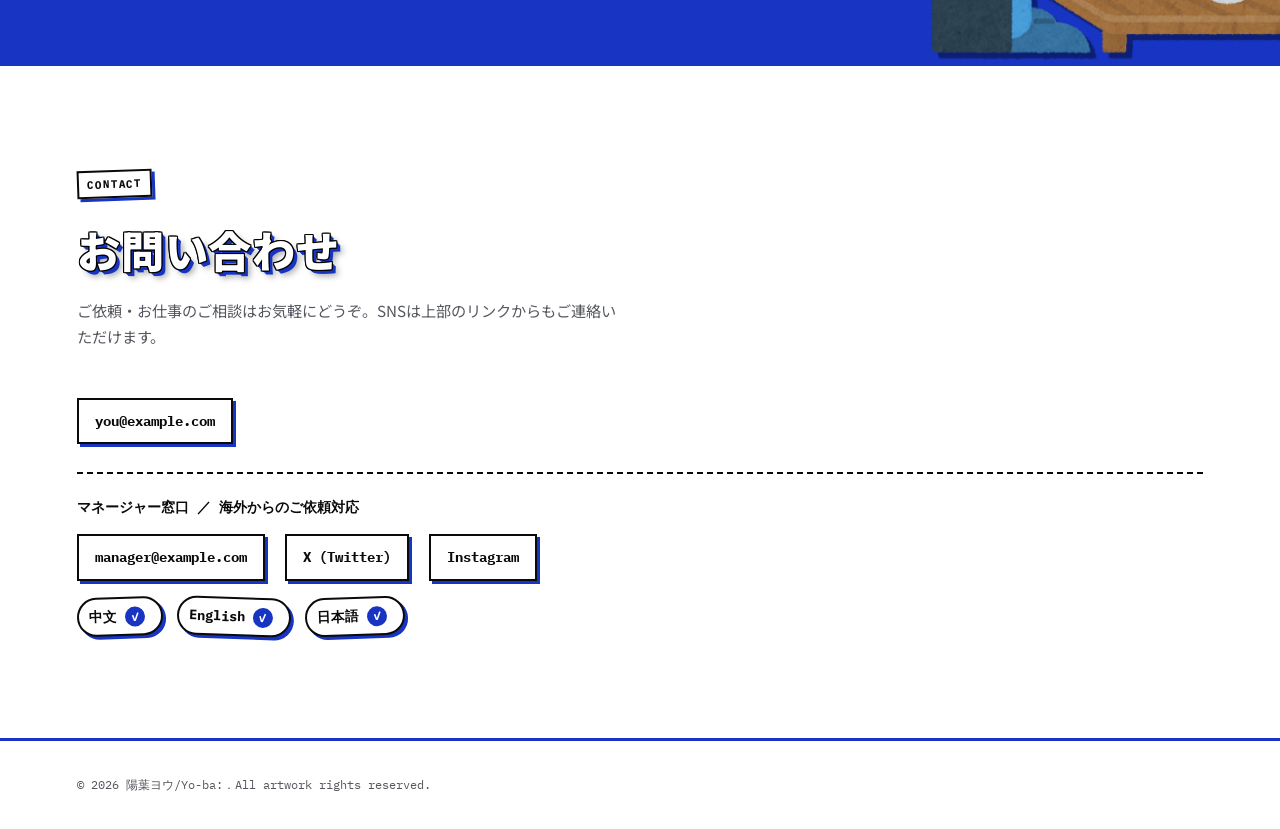
==== commit ff50167f: "Update index.html" ====
--- a/index.html
+++ b/index.html
@@ -39,6 +39,7 @@
         <div class="hero__social" aria-label="SNSリンク">
           <a href="https://x.com/" class="hero__social-item" target="_blank" rel="noopener">X (Twitter)</a>
           <a href="https://www.pixiv.net/" class="hero__social-item" target="_blank" rel="noopener">Pixiv</a>
+          <a href="https://www.pixiv.net/" class="hero__social-item" target="_blank" rel="noopener">Instagram</a>
           <a href="https://www.pixiv.net/" class="hero__social-item" target="_blank" rel="noopener">Fanbox</a>
           <a href="https://www.pixiv.net/" class="hero__social-item" target="_blank" rel="noopener">Skeb</a>
           <a href="https://www.pixiv.net/" class="hero__social-item" target="_blank" rel="noopener">VGen</a>
@@ -123,8 +124,6 @@
       </header>
       <div class="contact">
         <a href="mailto:you@example.com" class="contact__item">you@example.com</a>
-        <a href="https://www.pixiv.net/" class="contact__item" target="_blank" rel="noopener">Pixiv</a>
-        <a href="https://x.com/" class="contact__item" target="_blank" rel="noopener">X (Twitter)</a>
         <!-- Skebなど追加のリンクはここに同じ形式で追加してください -->
       </div>
 
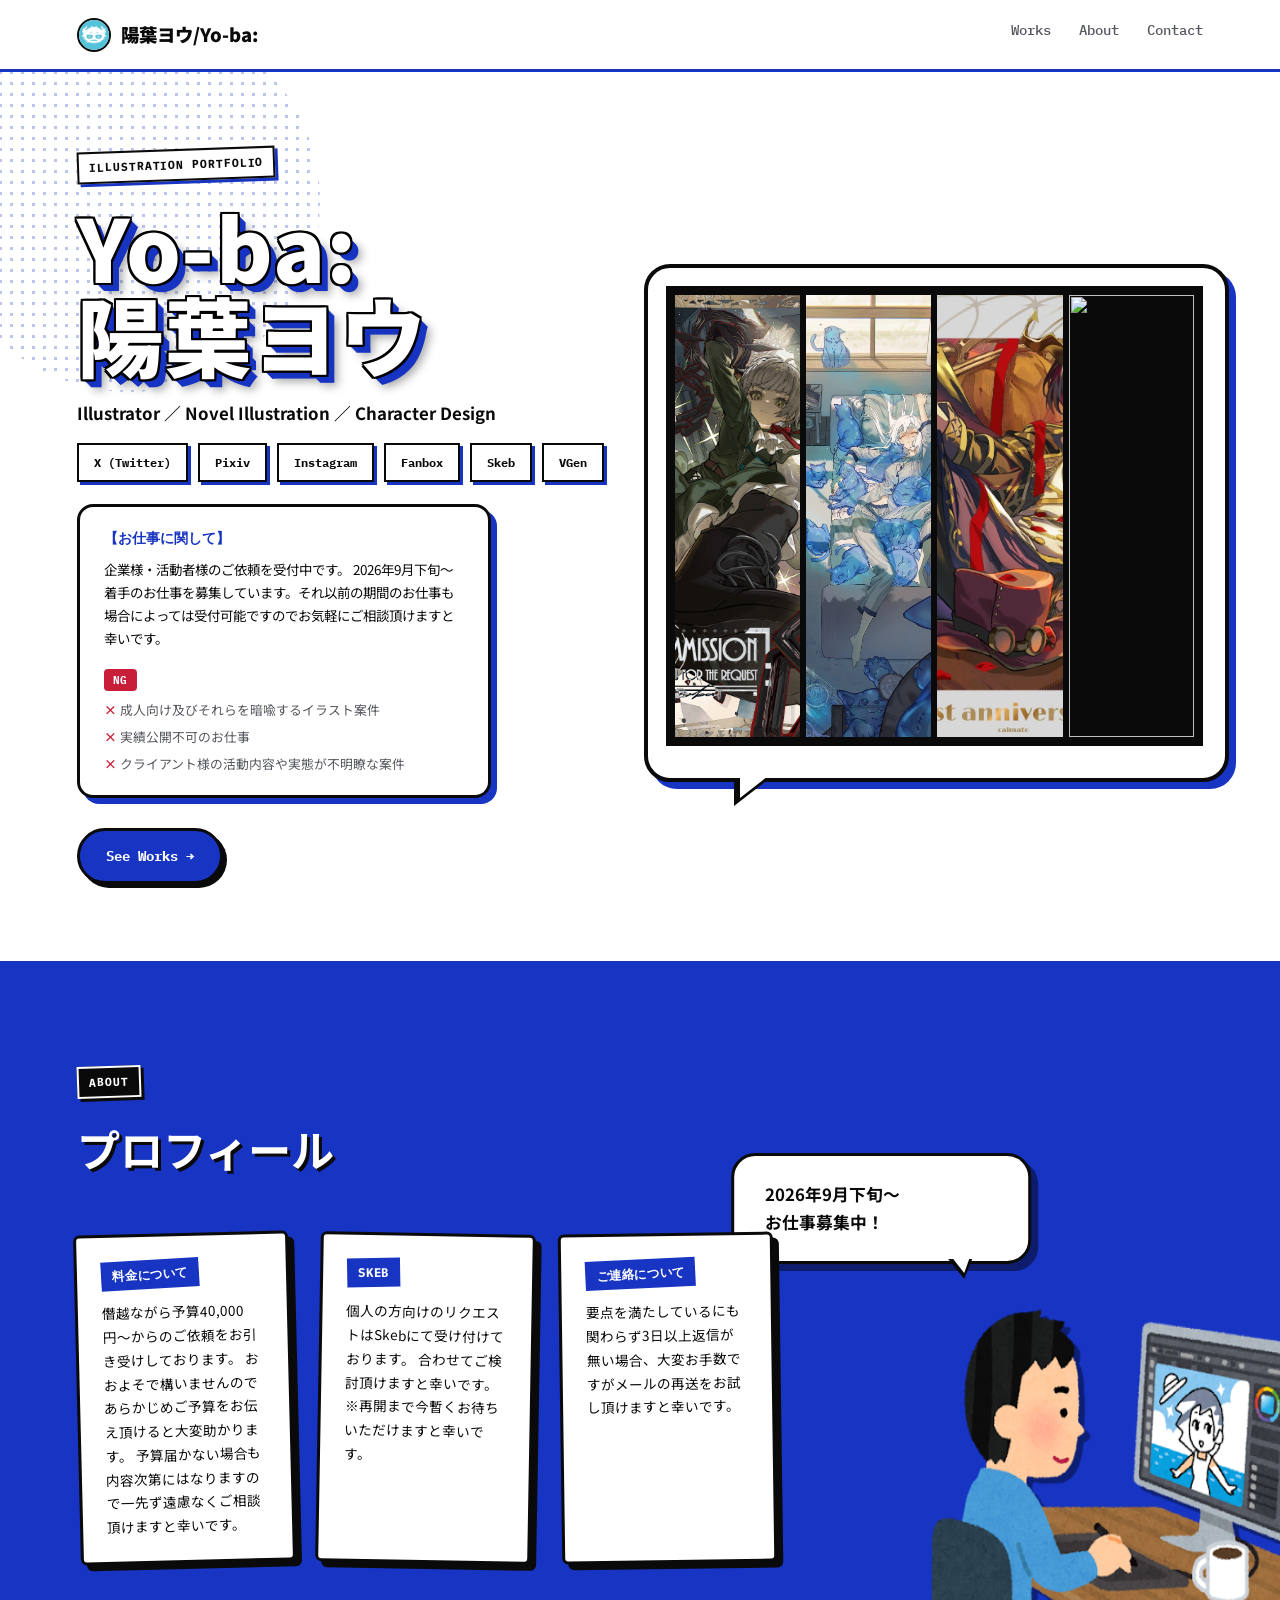
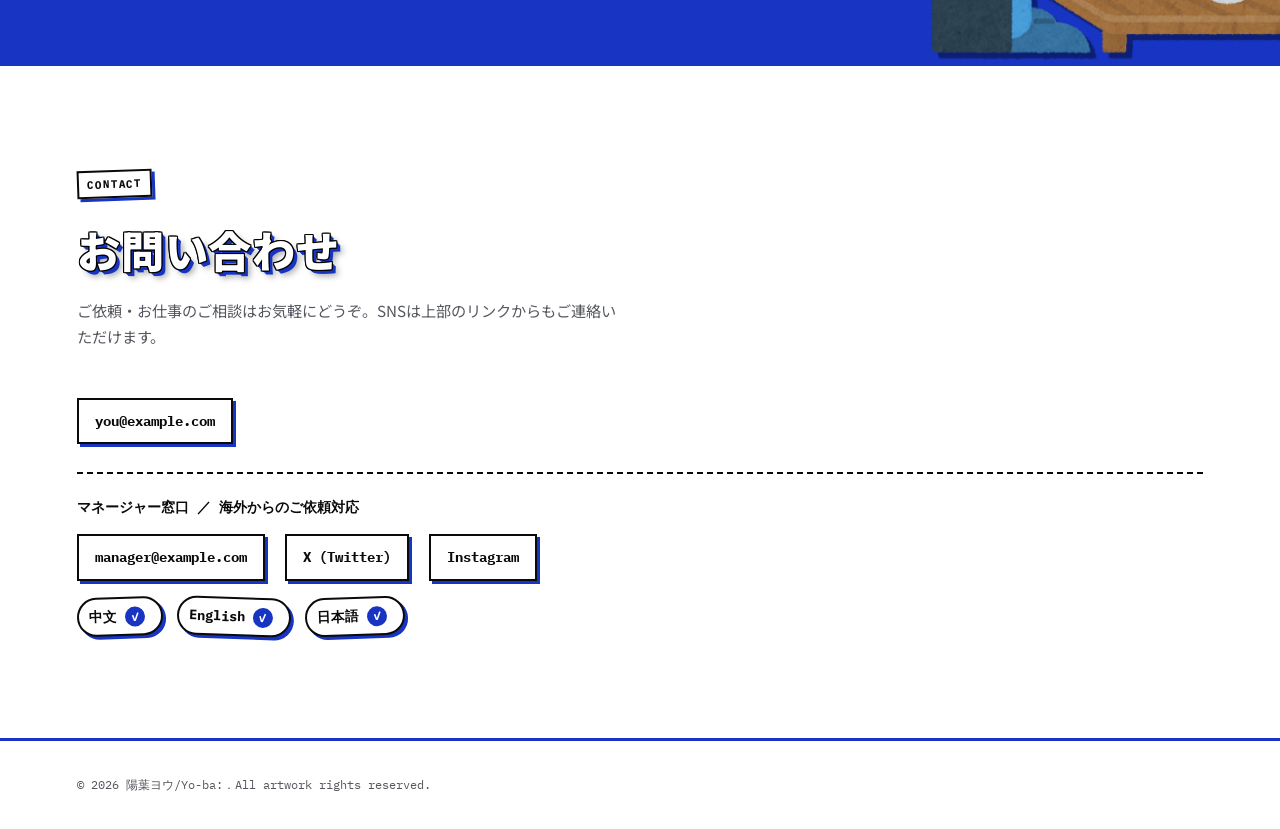
==== commit ba4fdf76: "Add files via upload" ====
--- a/index.html
+++ b/index.html
@@ -15,7 +15,7 @@
     <a href="#top" class="nav__logo">
       <!-- 請將您的個人 LOGO 圖片放到 assets/logo.png（建議正方形、透明背景） -->
       <img src="assets/logo.png" alt="" class="nav__logo-img">
-      <span class="nav__logo-text">陽葉ヨウ/Yo-ba:<span class="nav__logo-dot"></span></span>
+      <span class="nav__logo-text"><span class="nav__logo-jp">陽葉ヨウ</span><span class="nav__logo-en">/Yo-ba:</span><span class="nav__logo-dot"></span></span>
     </a>
     <nav class="nav__links" aria-label="メインナビゲーション">
       <a href="works.html">Works</a>
--- a/style.css
+++ b/style.css
@@ -126,7 +126,7 @@
   display: flex;
   align-items: center;
   justify-content: space-between;
-  height: var(--nav-h);
+  min-height: var(--nav-h);
   padding: 0 6vw;
   background: rgba(255, 255, 255, 0.9);
   backdrop-filter: blur(8px);
@@ -156,7 +156,9 @@
 .nav__logo-img:not([src]),
 .nav__logo-img[src=""] { display: none; }
 
-.nav__logo-text { display: inline-flex; align-items: baseline; }
+.nav__logo-text { display: inline-flex; align-items: baseline; flex-wrap: wrap; }
+
+.nav__logo-jp, .nav__logo-en { white-space: nowrap; }
 
 .nav__logo-dot { color: var(--navy); }
 
@@ -860,6 +862,7 @@
 .lightbox__close,
 .lightbox__nav {
   position: fixed;
+  z-index: 20;
   background: var(--white);
   border: 2px solid var(--ink);
   color: var(--ink);
@@ -895,8 +898,21 @@
     --watermark-size: 50px;
   }
 
-  .nav { padding: 0 5vw; }
+  .lightbox__imgwrap::after {
+    background-size: 50px 50px;
+  }
+
+  .nav { padding: 10px 5vw; }
   .nav__links { gap: 18px; }
+
+  .nav__logo { font-size: 0.98rem; gap: 8px; align-items: center; }
+  .nav__logo-text {
+    flex-direction: column;
+    align-items: flex-start;
+    line-height: 1.2;
+    gap: 0;
+  }
+  .nav__logo-jp, .nav__logo-en { display: block; }
 
   .hero { grid-template-columns: 1fr; padding-top: 8vh; }
   .hero__jobs { max-width: none; }
@@ -964,11 +980,20 @@
   .about__cameo-img { height: auto; width: 55vw; max-width: 220px; }
 
   .lightbox { padding: 8vw 5vw; }
-  .lightbox__figure { max-width: 92vw; max-height: 88vh; }
+  .lightbox__figure { max-width: 88vw; max-height: 82vh; }
   .lightbox__imgwrap,
-  .lightbox__img { max-height: 62vh; }
-
-  .lightbox__nav { width: 38px; height: 38px; }
+  .lightbox__img { max-height: 58vh; }
+
+  /* 左右箭頭改到畫面下方置中並排，避開手機瀏覽器左右邊緣的「滑動返回」手勢熱區，也不會被圖片擋住 */
+  .lightbox__nav {
+    width: 42px;
+    height: 42px;
+    top: auto;
+    bottom: 22px;
+    transform: none;
+  }
+  .lightbox__nav--prev { left: 50%; margin-left: -54px; }
+  .lightbox__nav--next { left: 50%; right: auto; margin-left: 12px; }
 }
 
 @media (prefers-reduced-motion: reduce) {
